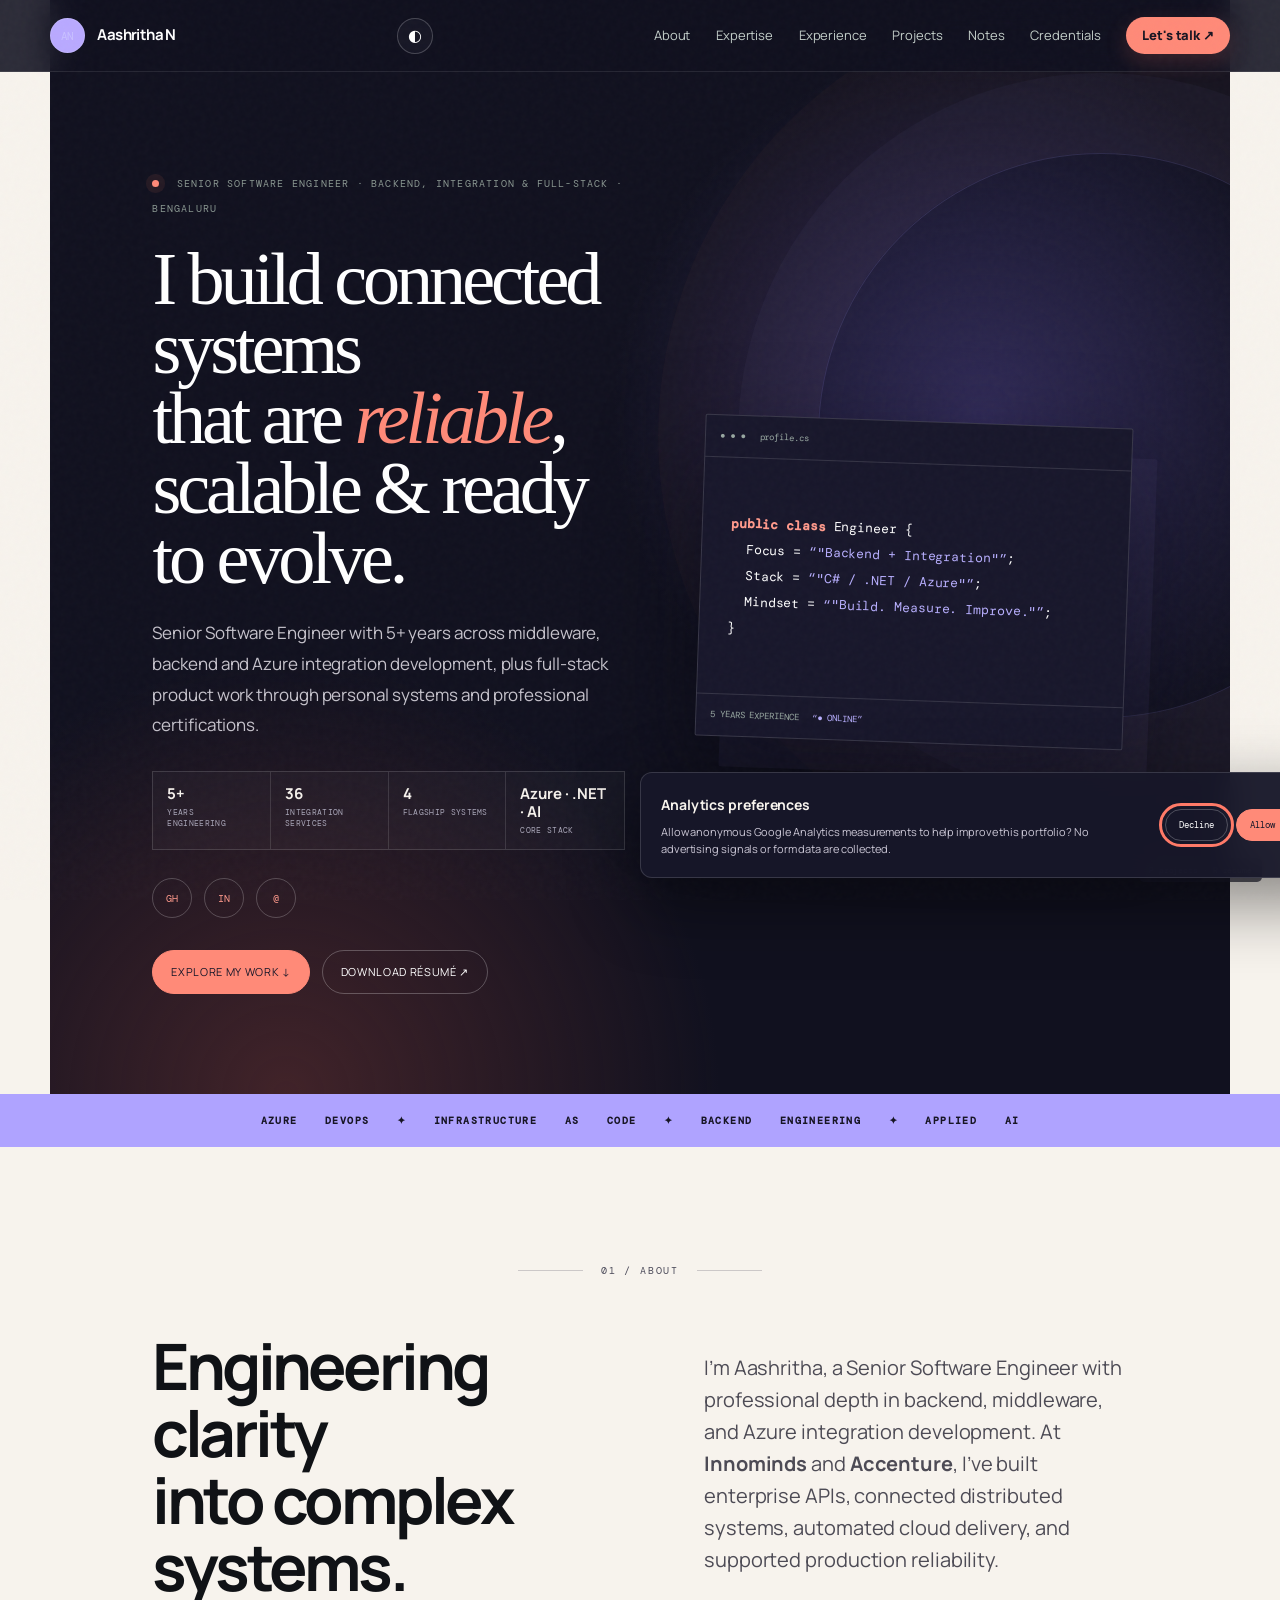
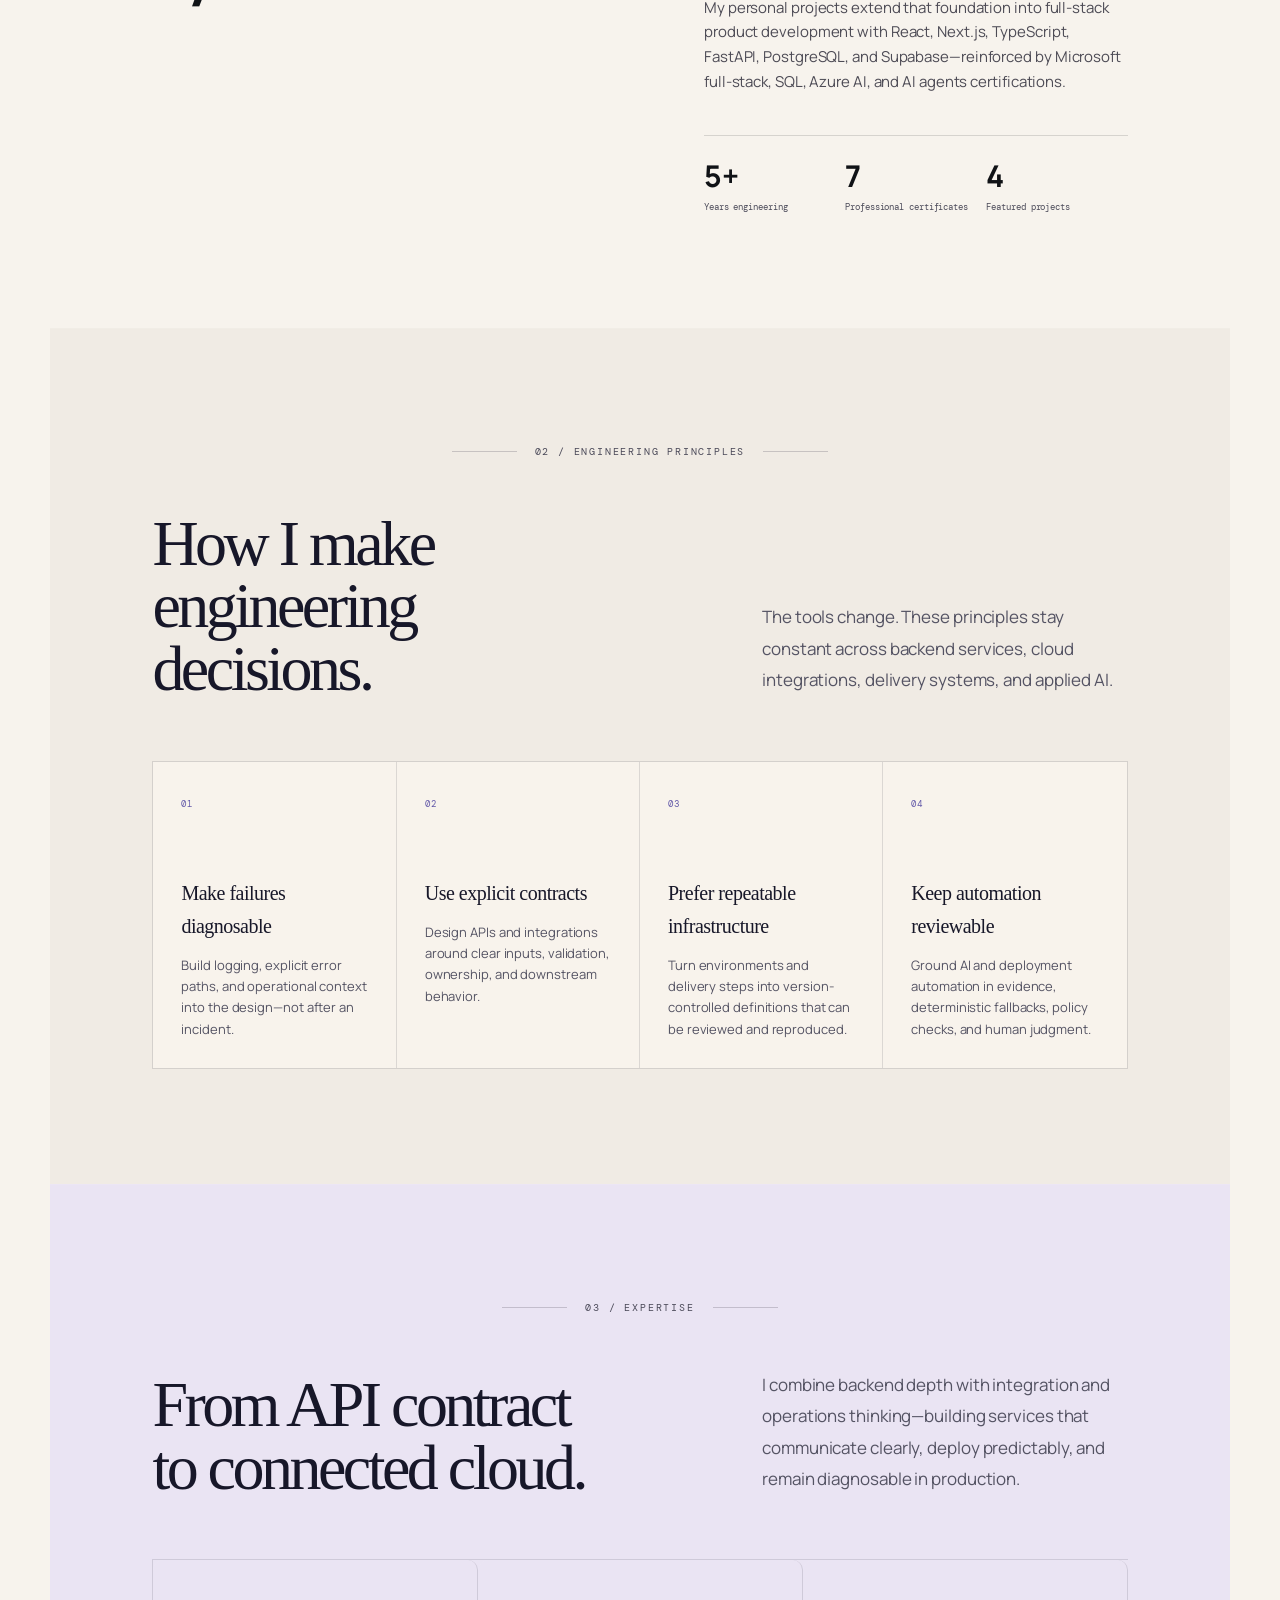
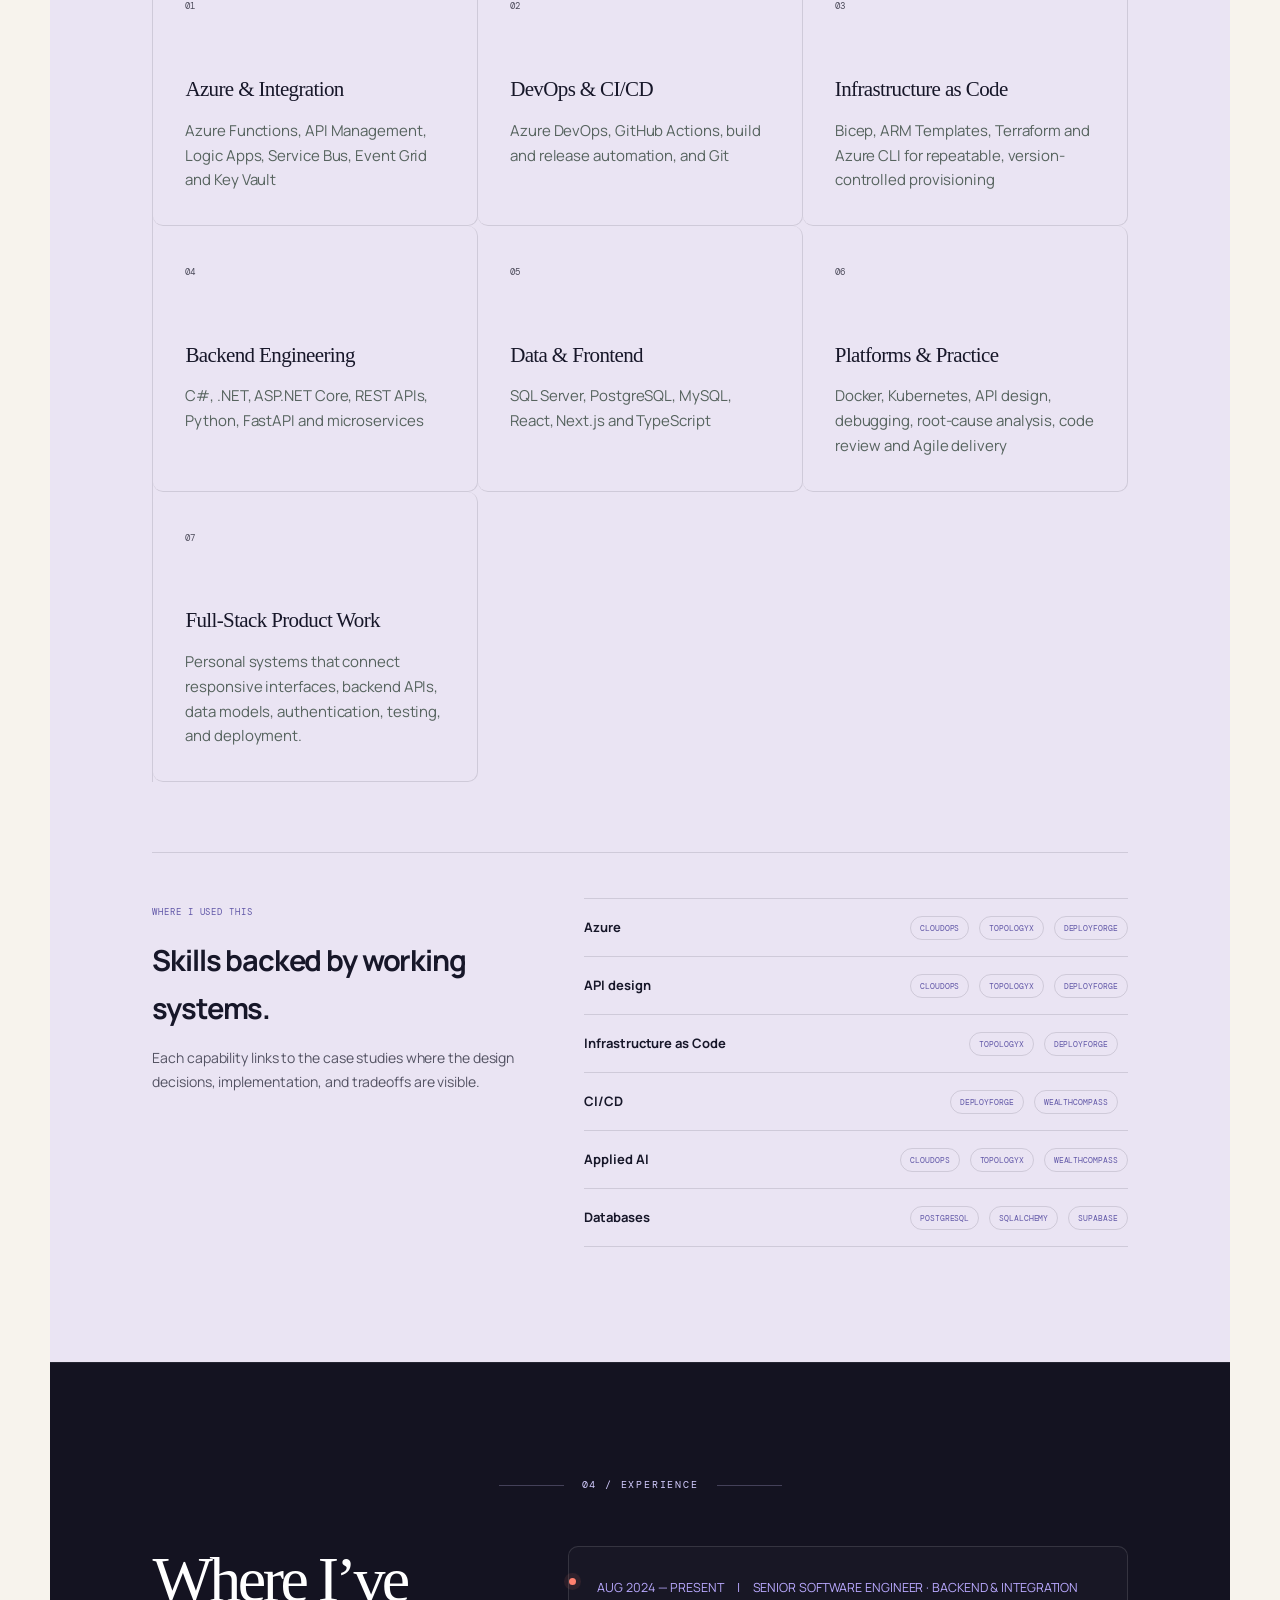
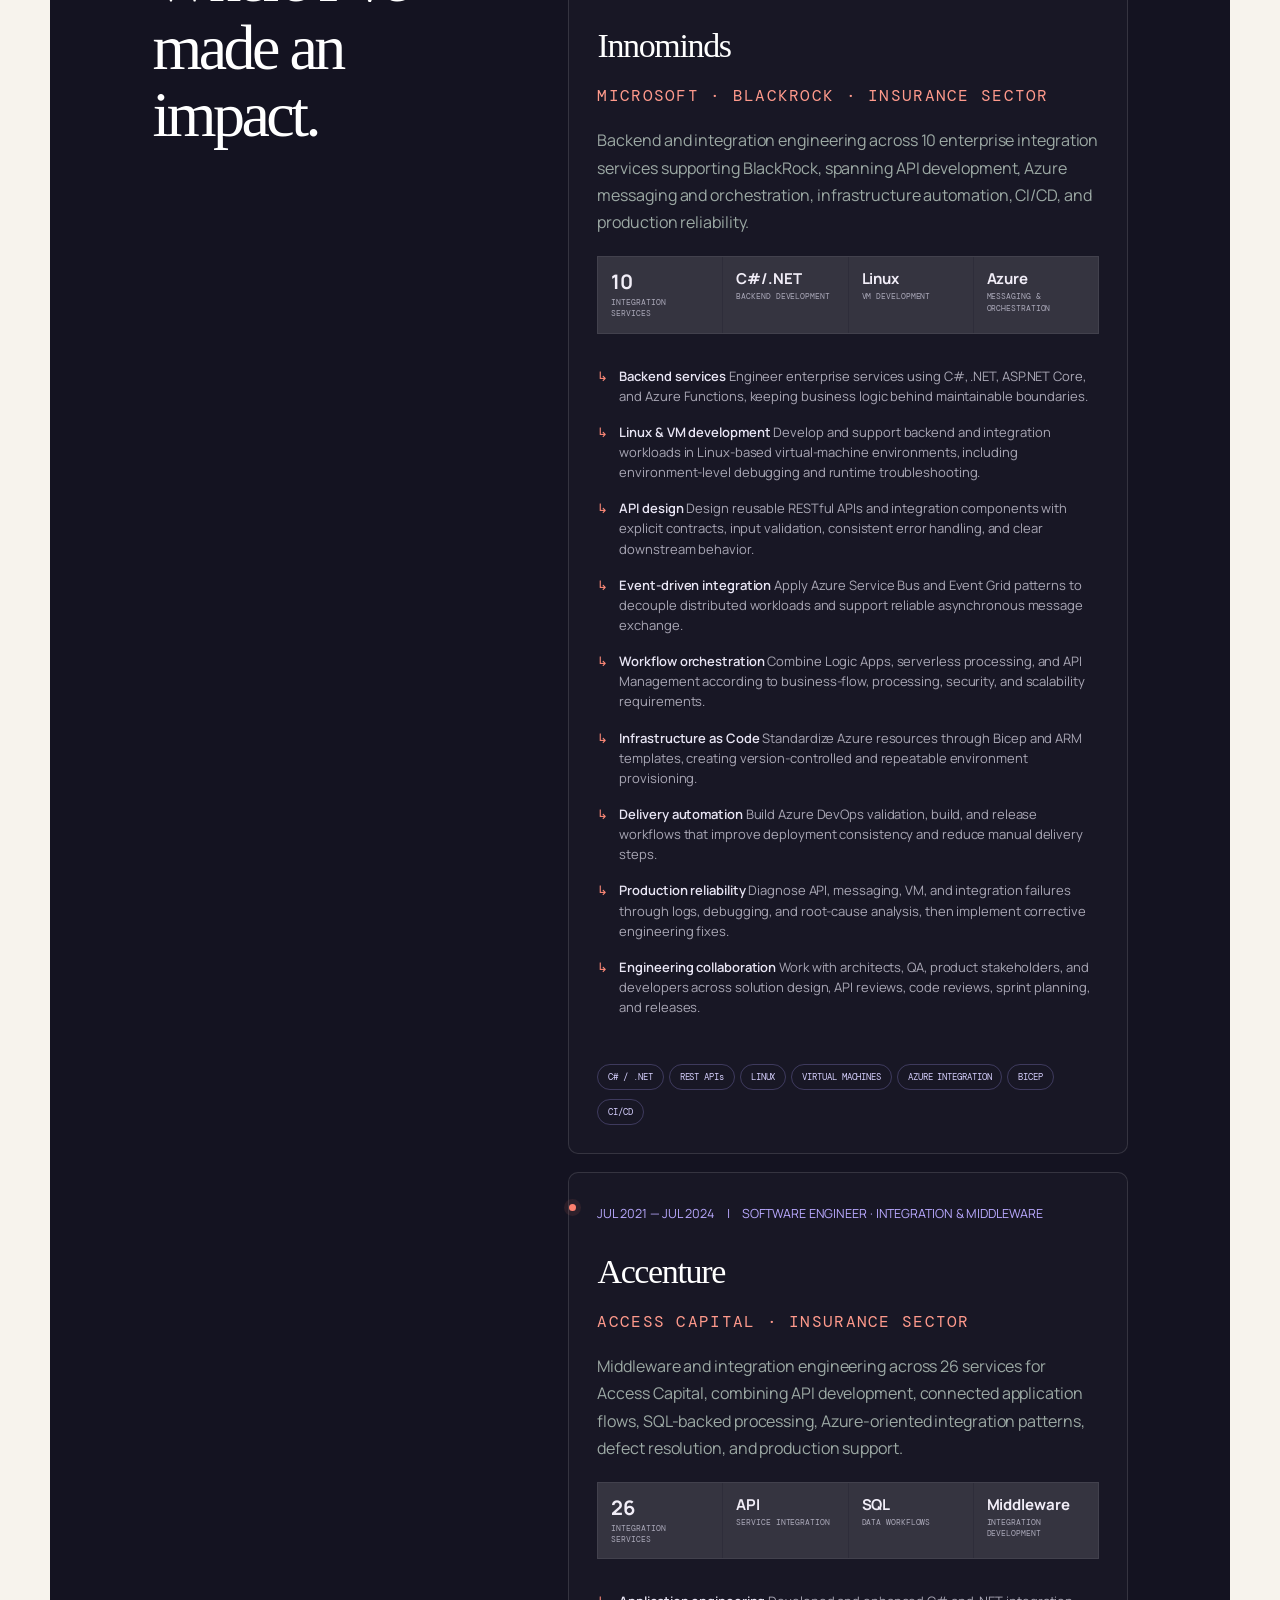
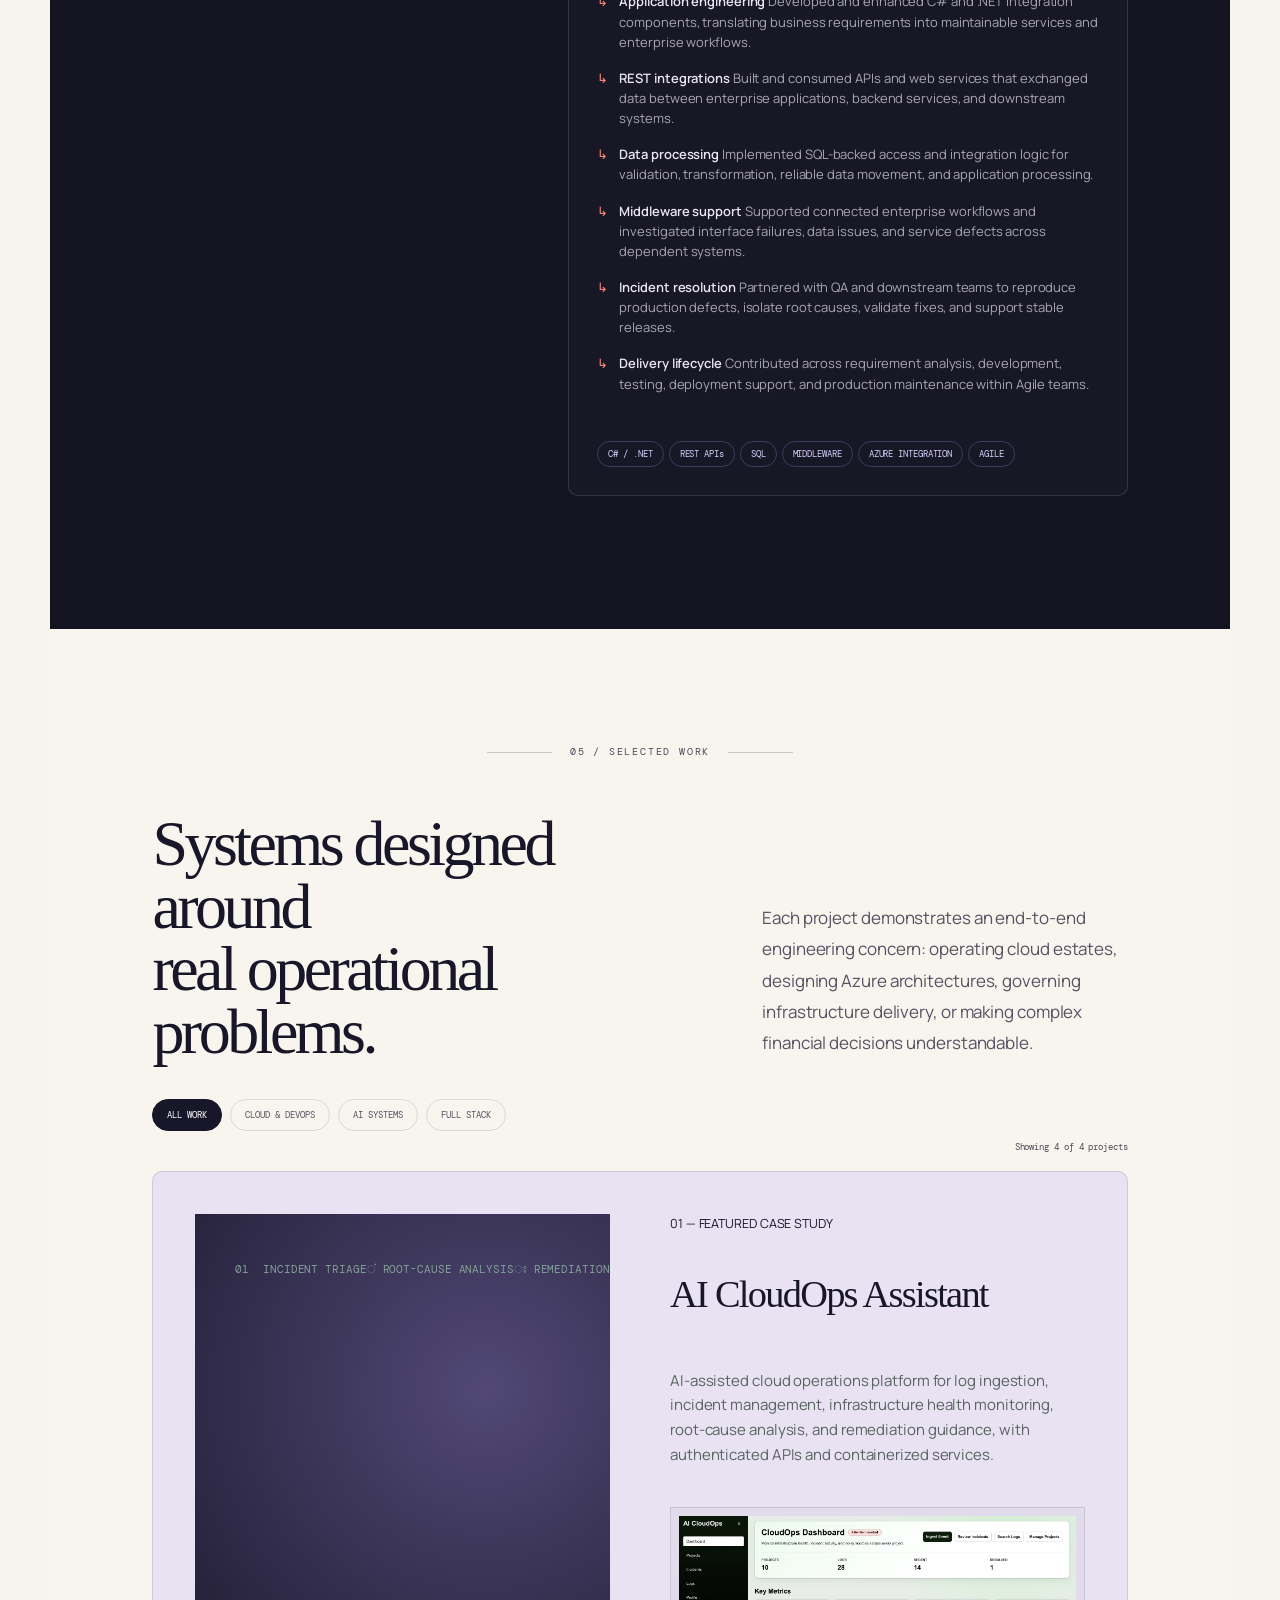
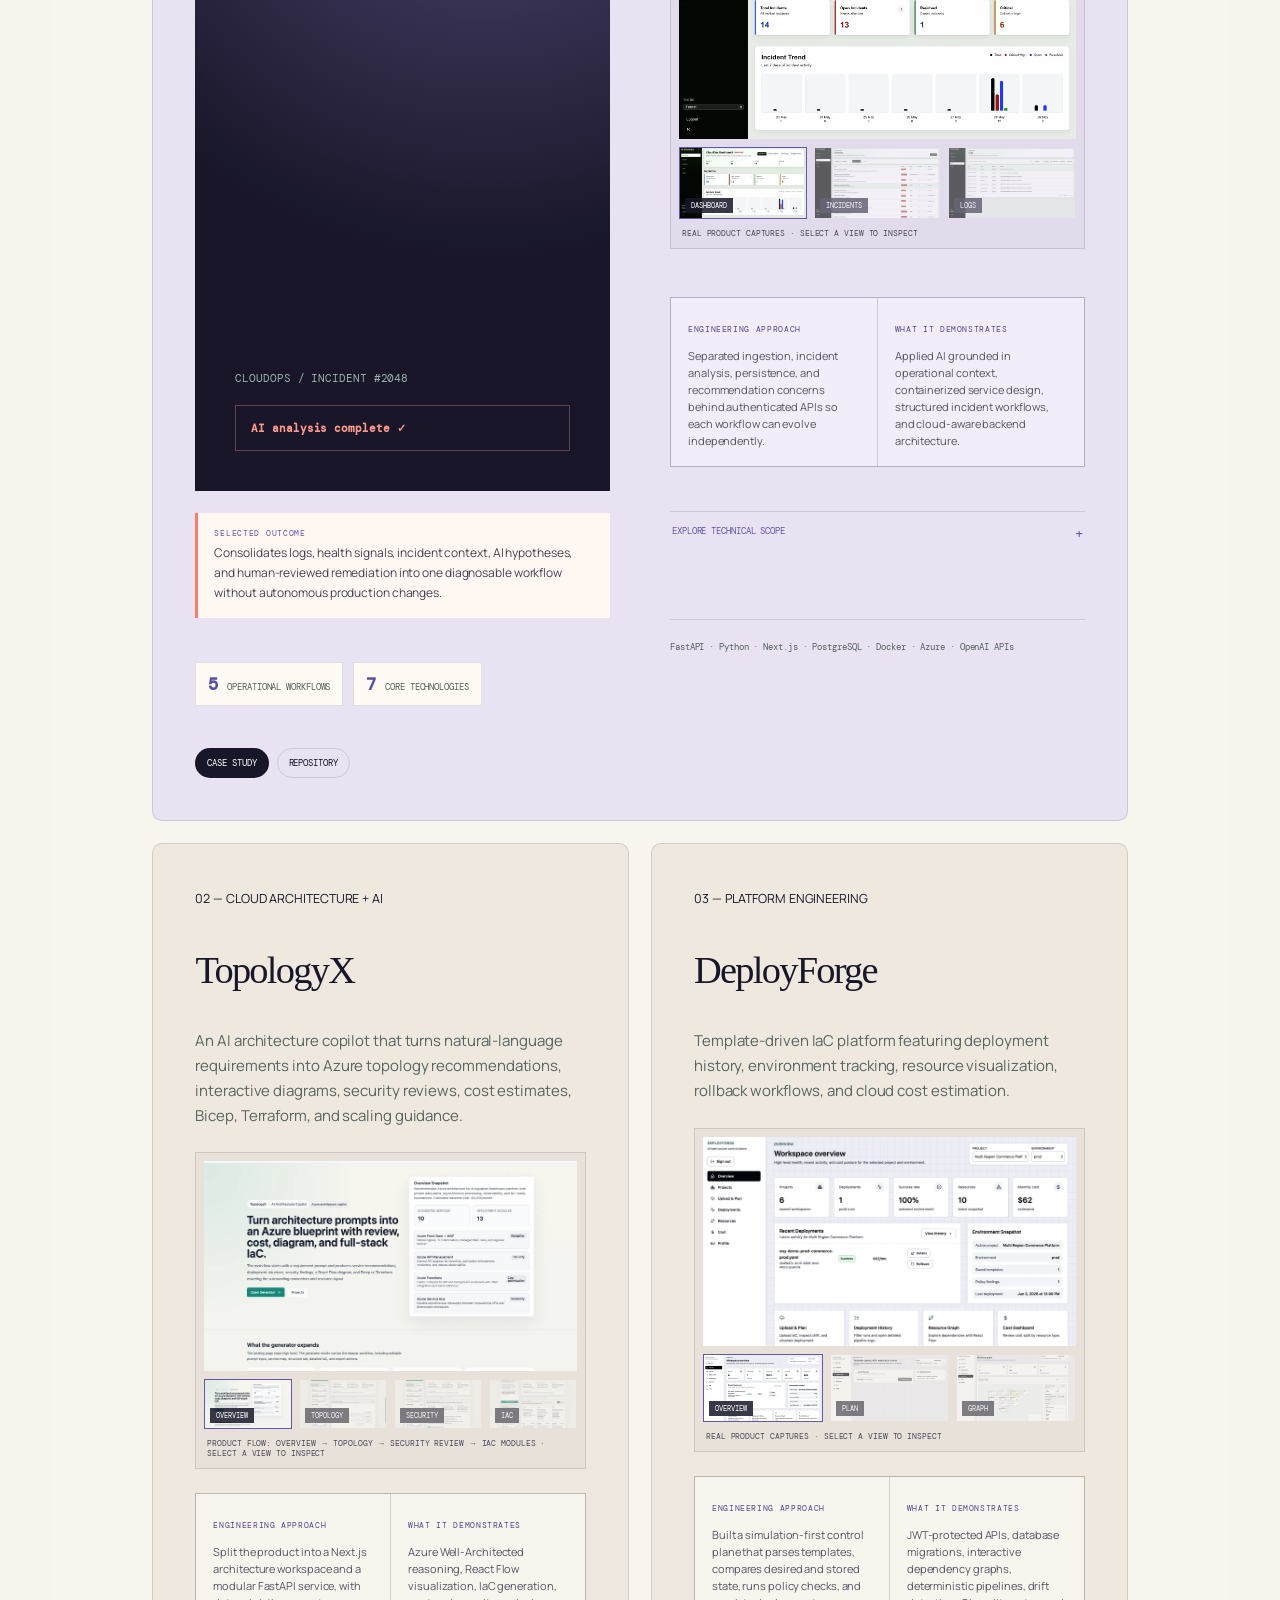
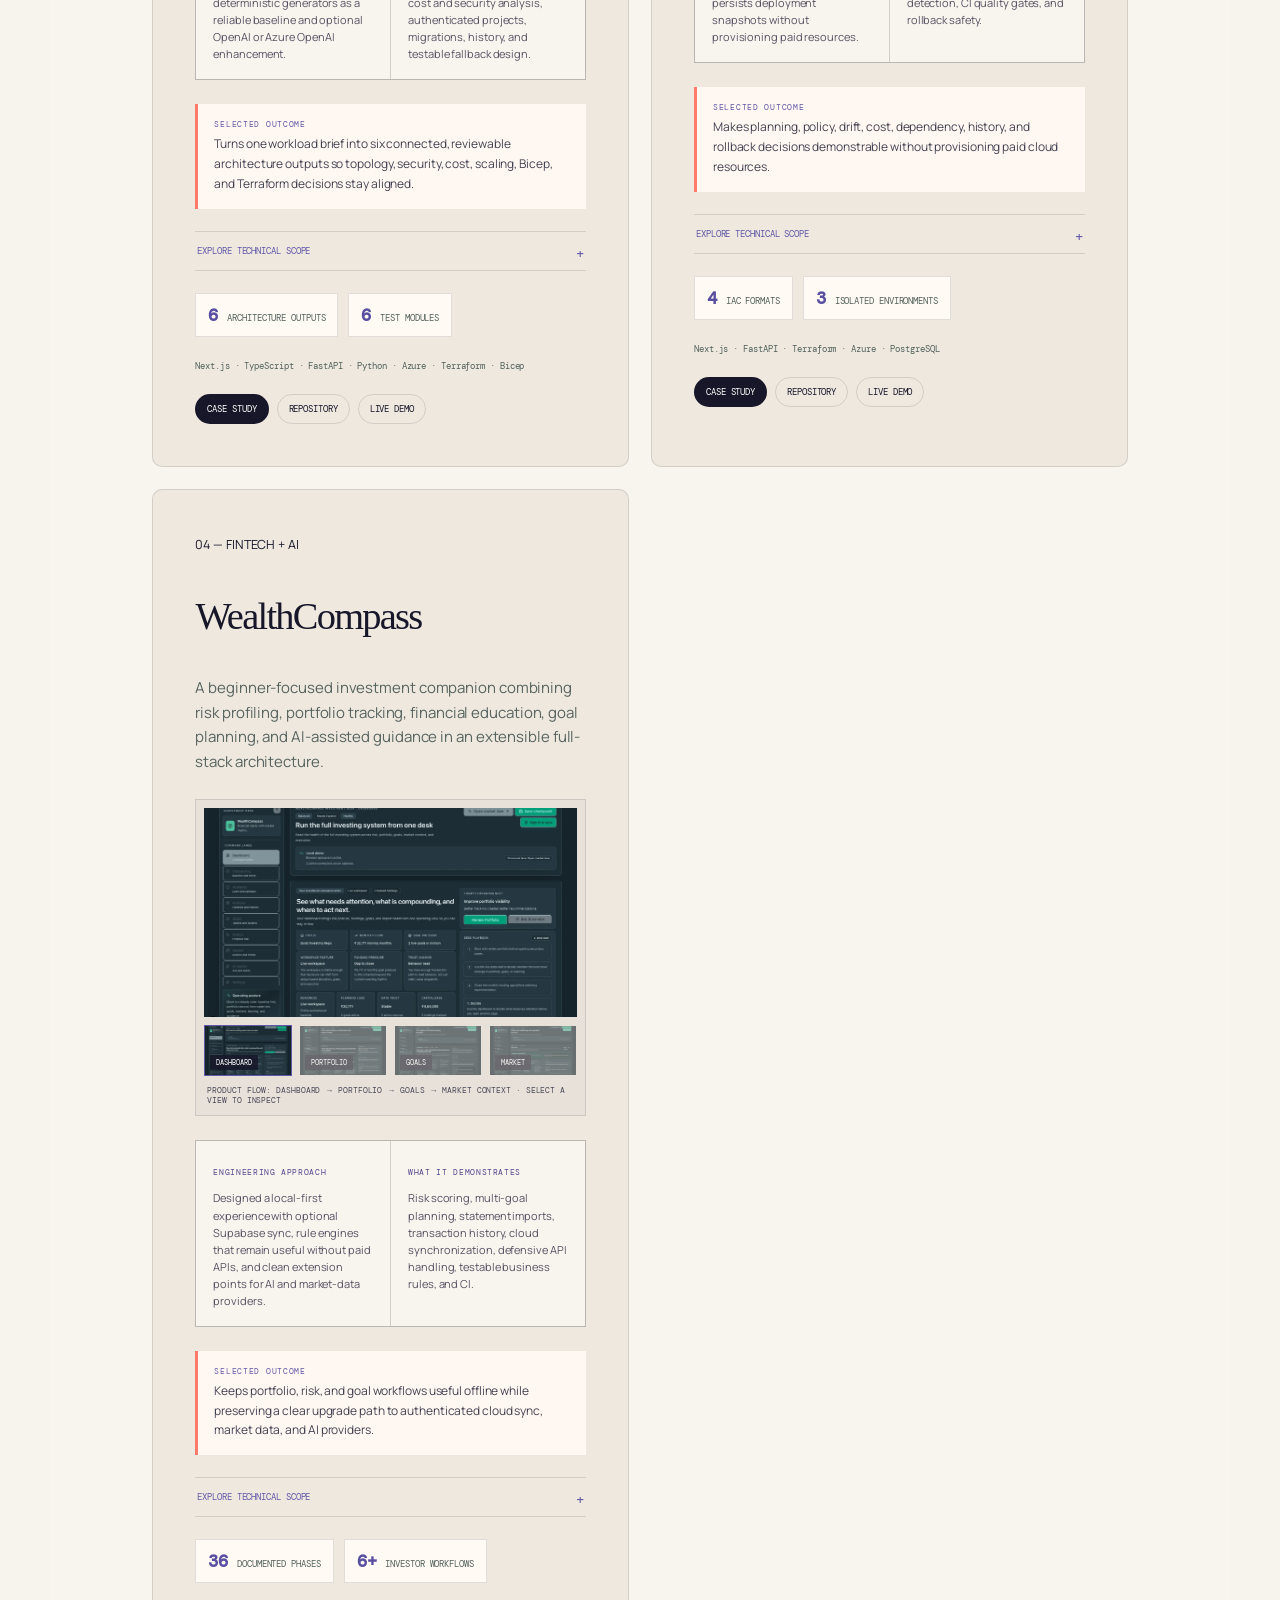
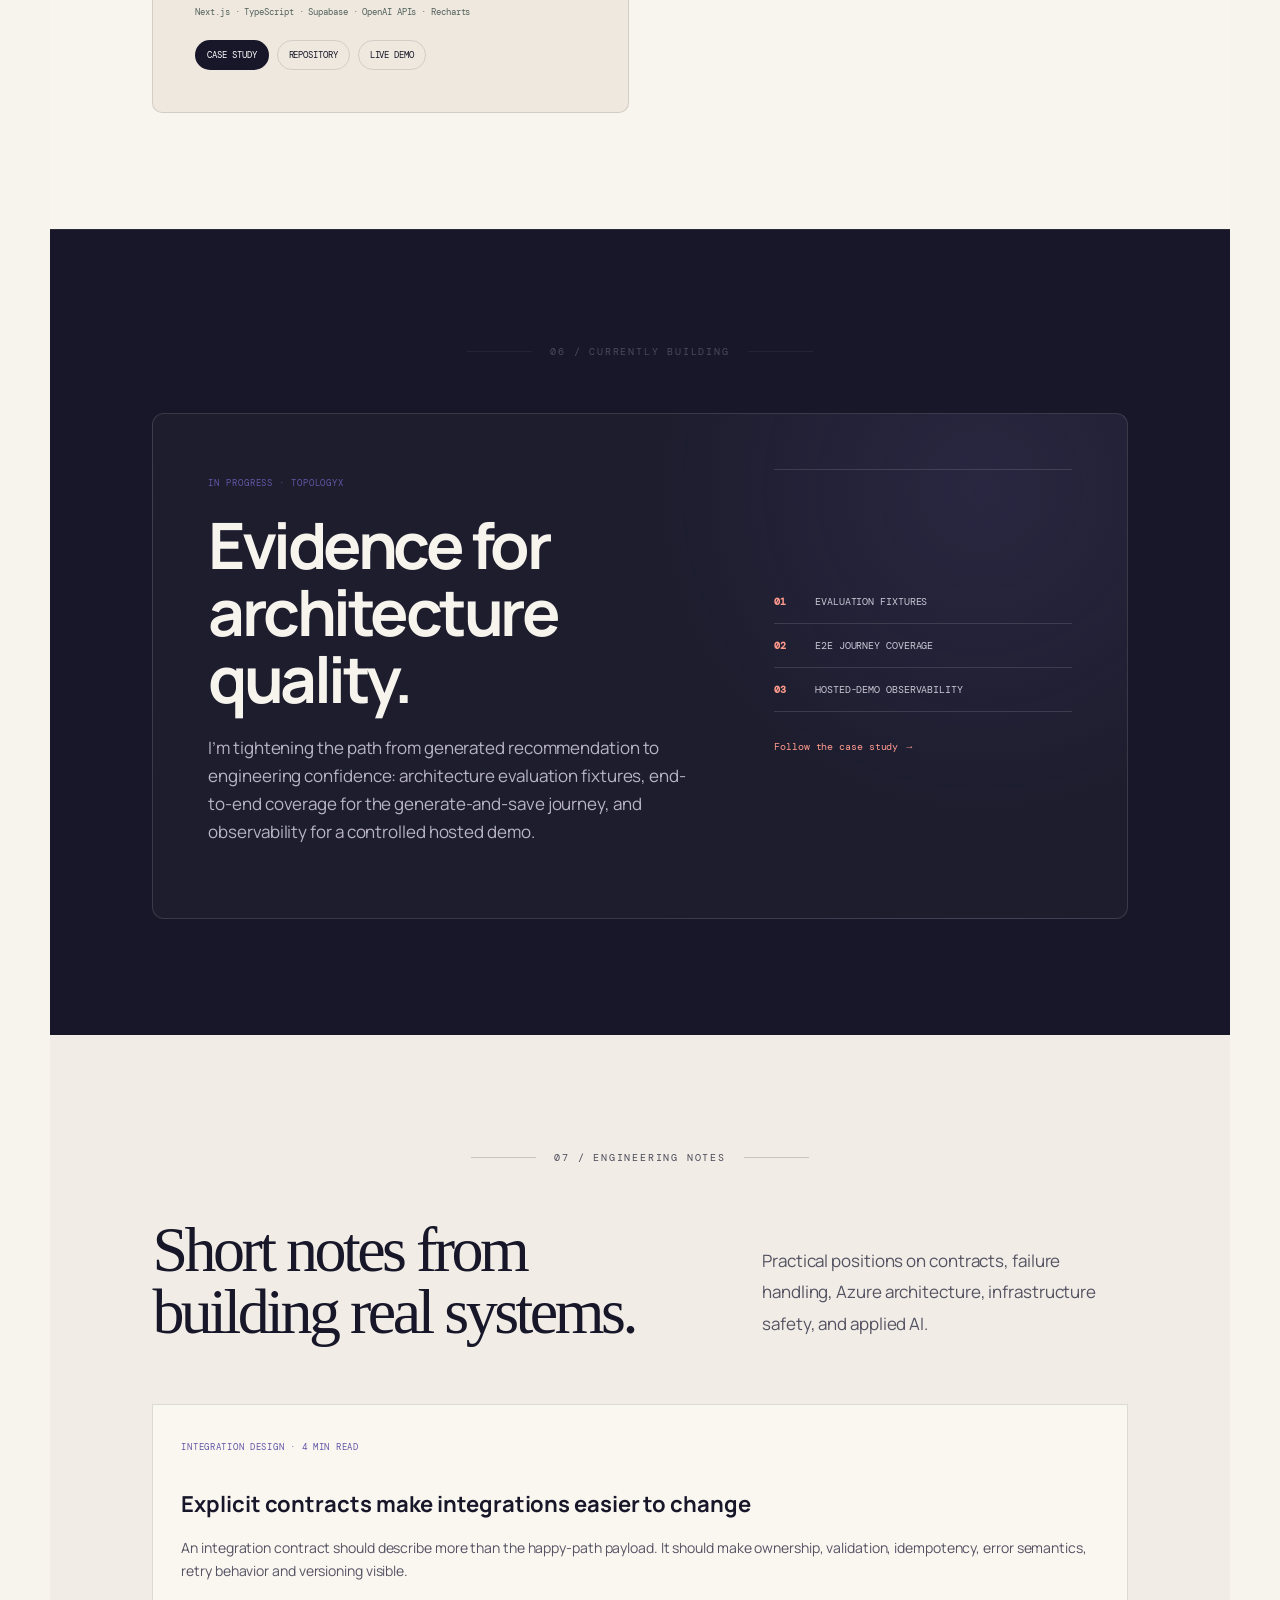
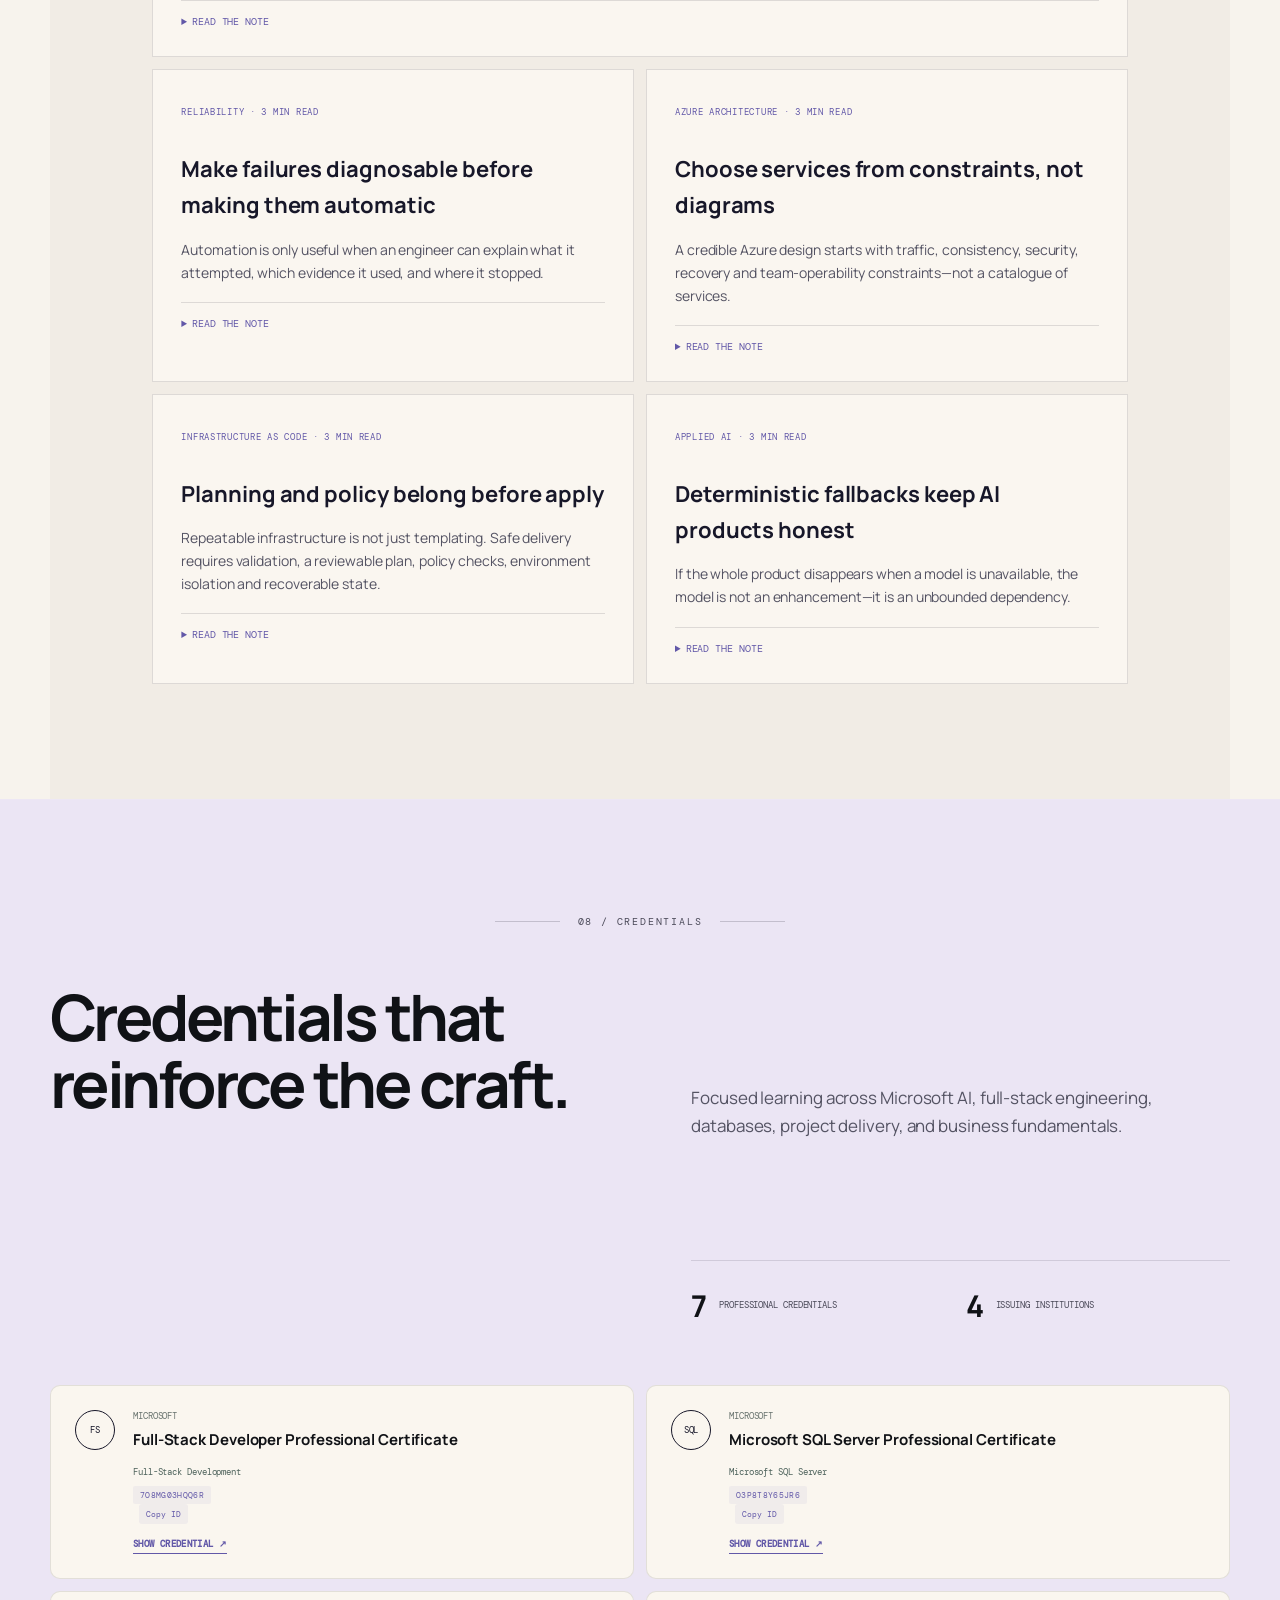
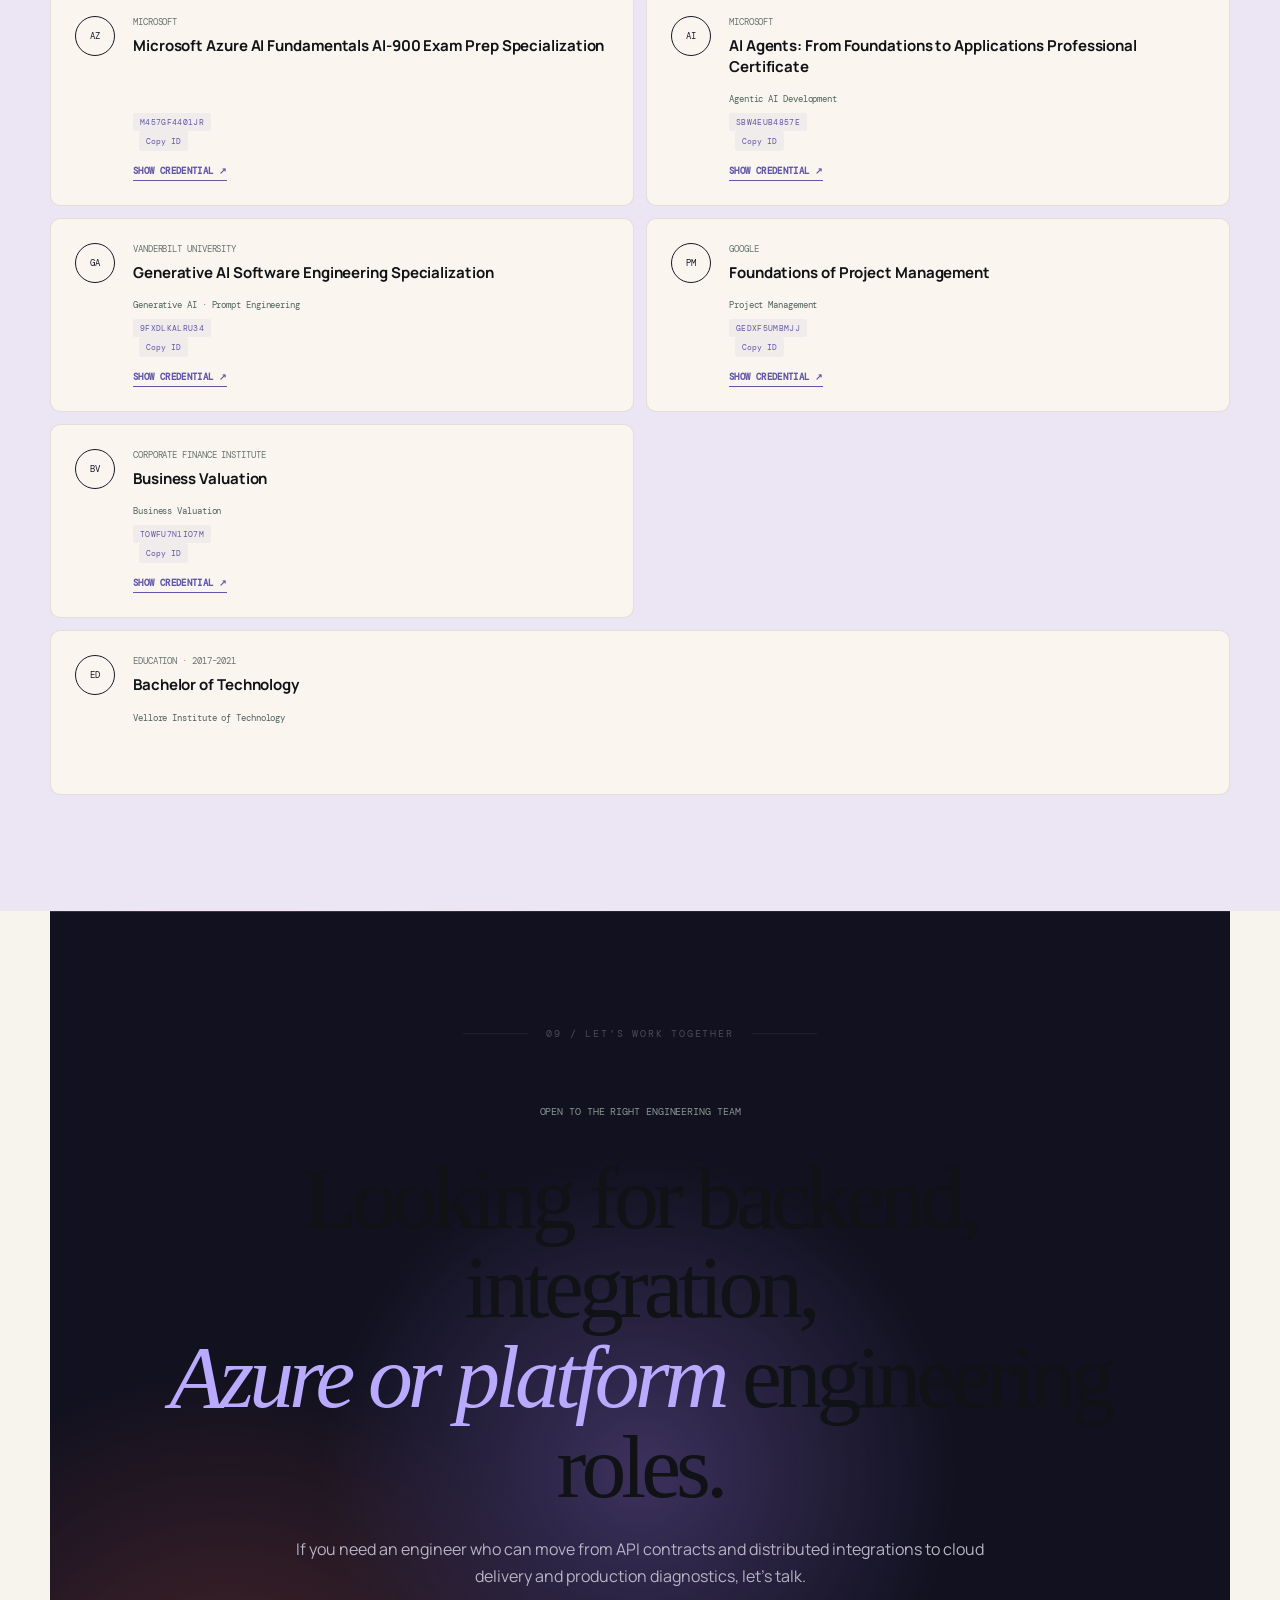
==== v2/index.html @ f999c7e8 "Add standalone portfolio v2 preview" ====
<!DOCTYPE html>
<html lang="en">
<head>
<meta http-equiv="Content-Type" content="text/html; charset=UTF-8">
<meta charset="utf-8">
<meta name="viewport" content="width=device-width,initial-scale=1">
<meta name="description" content="Aashritha N &mdash; Senior Software Engineer specializing in backend and integration engineering with C#, .NET, Azure and REST APIs.">
<meta name="author" content="Aashritha N">
<meta name="google-site-verification" content="AKuOBgS4LV9DdMYGWzLJADZ3jsbAuxcbqAS--4cr3CA">
<meta property="og:type" content="website">
<meta property="og:site_name" content="Aashritha N — Engineering Portfolio">
<meta property="og:title" content="Aashritha N — Senior Software Engineer">
<meta property="og:description" content="Backend and integration engineering across C#, .NET, Azure, REST APIs, event-driven systems and cloud automation.">
<meta property="og:url" content="https://codebyaash.github.io/portfolio/">
<meta property="og:image" content="https://codebyaash.github.io/portfolio/assets/social/aashritha-portfolio-og.jpg">
<meta property="og:image:type" content="image/jpeg">
<meta property="og:image:width" content="1200">
<meta property="og:image:height" content="630">
<meta property="og:image:alt" content="Abstract cloud architecture illustration for Aashritha N's engineering portfolio">
<meta name="twitter:card" content="summary_large_image">
<meta name="twitter:title" content="Aashritha N — Senior Software Engineer">
<meta name="twitter:description" content="Backend and integration engineering with C#, .NET, Azure, REST APIs and cloud automation.">
<meta name="twitter:image" content="https://codebyaash.github.io/portfolio/assets/social/aashritha-portfolio-og.jpg">
<title>Aashritha N &mdash; Senior Software Engineer</title>
<link rel="canonical" href="https://codebyaash.github.io/portfolio/">
<link rel="icon" href="assets/favicon.svg" type="image/svg+xml">
<link rel="manifest" href="site.webmanifest">
<meta name="theme-color" content="#171729">
<script type="application/ld+json">
{
  "@context": "https://schema.org",
  "@graph": [
    {
      "@type": "ProfilePage",
      "@id": "https://codebyaash.github.io/portfolio/#profile",
      "url": "https://codebyaash.github.io/portfolio/",
      "name": "Aashritha N — Senior Software Engineer",
      "description": "Engineering portfolio covering backend and integration engineering, C#, .NET, Azure, REST APIs, event-driven systems and cloud automation.",
      "mainEntity": { "@id": "https://codebyaash.github.io/portfolio/#aashritha" }
    },
    {
      "@type": "Person",
      "@id": "https://codebyaash.github.io/portfolio/#aashritha",
      "name": "Aashritha N",
      "url": "https://codebyaash.github.io/portfolio/",
      "image": "https://codebyaash.github.io/portfolio/assets/social/aashritha-portfolio-og.jpg",
      "jobTitle": "Senior Software Engineer",
      "address": { "@type": "PostalAddress", "addressLocality": "Bengaluru", "addressCountry": "IN" },
      "alumniOf": { "@type": "CollegeOrUniversity", "name": "Vellore Institute of Technology" },
      "sameAs": [
        "https://www.linkedin.com/in/aashritha-nagesh-333748250",
        "https://github.com/codebyaash"
      ],
      "knowsAbout": ["Backend engineering", "Integration engineering", "C#", ".NET", "ASP.NET Core", "REST APIs", "Microsoft Azure", "Azure Functions", "API Management", "Service Bus", "Logic Apps", "Infrastructure as Code", "DevOps", "Applied AI"]
    }
  ]
}
</script>
<link rel="preconnect" href="https://fonts.googleapis.com">
<link rel="preconnect" href="https://fonts.gstatic.com" crossorigin>
<link href="https://fonts.googleapis.com/css2?family=DM+Mono&amp;family=Manrope:wght@400;600;700;800&amp;display=swap" rel="stylesheet">
<link rel="stylesheet" href="style.css">
<link rel="stylesheet" href="polish.css">
<link rel="stylesheet" href="certifications.css">
<link rel="stylesheet" href="portfolio-v2.css">
<link rel="stylesheet" href="redesign.css">
<link rel="stylesheet" href="palette.css">
<link rel="stylesheet" href="structure.css">
<link rel="stylesheet" href="features.css">
<link rel="stylesheet" href="credential-links.css">
<link rel="stylesheet" href="gallery.css">
<link rel="stylesheet" href="case-study-links.css">
<link rel="stylesheet" href="audit-fixes.css">
<link rel="stylesheet" href="portfolio-enhancements.css">
<link rel="stylesheet" href="case-enhancements.css">
<link rel="stylesheet" href="analytics.css">
</head>
<body><a class="skip-link" href="#main-content">Skip to main content</a>
<header><a class="logo" href="#top"><b>AN</b> Aashritha N</a><button id="menu" aria-label="Open menu" aria-expanded="false">&#9776;</button><nav><a href="#about">About</a><a href="#skills">Expertise</a><a href="#experience">Experience</a><a href="#projects">Projects</a><a href="#notes">Notes</a><a href="#credentials">Credentials</a><a class="pill" href="#contact">Let's talk &#8599;</a></nav></header>
<main id="main-content"><section class="hero" id="top"><div class="reveal">
<small><i></i> SENIOR SOFTWARE ENGINEER · BACKEND, INTEGRATION &amp; FULL-STACK · BENGALURU</small><h1>I build connected systems<br>that are <em>reliable</em>,<br>scalable &amp; ready to evolve.</h1>
<p>Senior Software Engineer with 5+ years across middleware, backend and Azure integration development, plus full-stack product work through personal systems and professional certifications.</p>
<div class="impact-snapshot" aria-label="Impact snapshot"><span><strong>5+</strong> years engineering</span><span><strong>36</strong> integration services</span><span><strong>4</strong> flagship systems</span><span><strong>Azure · .NET · AI</strong> core stack</span></div>
<div class="hero-socials"><a href="https://github.com/codebyaash" aria-label="GitHub (GH)">GH</a><a href="https://www.linkedin.com/in/aashritha-nagesh-333748250" aria-label="LinkedIn (IN)">IN</a><a href="mailto:codebyaash@gmail.com" aria-label="Email (@)">@</a></div>
<div class="actions">
<a class="primary" href="#projects">Explore my work &darr;</a><a href="resume.pdf" download>Download r&eacute;sum&eacute; &#8599;</a>
</div>
</div>
<div class="terminal reveal">
<span>&#9679; &#9679; &#9679;&#12288; profile.cs</span><pre><b>public class</b> Engineer {
  Focus = <q>"Backend + Integration"</q>;
  Stack = <q>"C# / .NET / Azure"</q>;
  Mindset = <q>"Build. Measure. Improve."</q>;
}</pre>
<footer>5 YEARS EXPERIENCE&#12288; <q>&#9679; ONLINE</q></footer>
</div></section>
<div class="ticker">AZURE DEVOPS &#10022; INFRASTRUCTURE AS CODE &#10022; BACKEND ENGINEERING &#10022; APPLIED AI</div>
<section id="about"><label>01 / ABOUT</label><div class="cols">
<h2>Engineering clarity<br>into complex systems.</h2>
<div>
<p class="lead">I&rsquo;m Aashritha, a Senior Software Engineer with professional depth in backend, middleware, and Azure integration development. At <b>Innominds</b> and <b>Accenture</b>, I&rsquo;ve built enterprise APIs, connected distributed systems, automated cloud delivery, and supported production reliability.</p>
<p>My personal projects extend that foundation into full-stack product development with React, Next.js, TypeScript, FastAPI, PostgreSQL, and Supabase—reinforced by Microsoft full-stack, SQL, Azure AI, and AI agents certifications.</p>
<div class="stats">
<b>5+<small>Years engineering</small></b><b>7<small>Professional certificates</small></b><b>4<small>Featured projects</small></b>
</div>
</div>
</div></section>
<section id="principles" class="principles-section engineering-principles"><label>02 / ENGINEERING PRINCIPLES</label><div class="section-intro"><h2>How I make<br>engineering decisions.</h2><p>The tools change. These principles stay constant across backend services, cloud integrations, delivery systems, and applied AI.</p></div><div class="principles-grid">
<article><small>01</small><h3>Make failures diagnosable</h3><p>Build logging, explicit error paths, and operational context into the design—not after an incident.</p></article>
<article><small>02</small><h3>Use explicit contracts</h3><p>Design APIs and integrations around clear inputs, validation, ownership, and downstream behavior.</p></article>
<article><small>03</small><h3>Prefer repeatable infrastructure</h3><p>Turn environments and delivery steps into version-controlled definitions that can be reviewed and reproduced.</p></article>
<article><small>04</small><h3>Keep automation reviewable</h3><p>Ground AI and deployment automation in evidence, deterministic fallbacks, policy checks, and human judgment.</p></article>
</div></section>
<section id="skills" class="skills-section"><label>03 / EXPERTISE</label><div class="section-intro"><h2>From API contract<br>to connected cloud.</h2><p>I combine backend depth with integration and operations thinking—building services that communicate clearly, deploy predictably, and remain diagnosable in production.</p></div><div class="skill-grid">
<article><small>01</small><h3>Azure &amp; Integration</h3><p>Azure Functions, API Management, Logic Apps, Service Bus, Event Grid and Key Vault</p></article>
<article><small>02</small><h3>DevOps &amp; CI/CD</h3><p>Azure DevOps, GitHub Actions, build and release automation, and Git</p></article>
<article><small>03</small><h3>Infrastructure as Code</h3><p>Bicep, ARM Templates, Terraform and Azure CLI for repeatable, version-controlled provisioning</p></article>
<article><small>04</small><h3>Backend Engineering</h3><p>C#, .NET, ASP.NET Core, REST APIs, Python, FastAPI and microservices</p></article>
<article><small>05</small><h3>Data &amp; Frontend</h3><p>SQL Server, PostgreSQL, MySQL, React, Next.js and TypeScript</p></article>
<article><small>06</small><h3>Platforms &amp; Practice</h3><p>Docker, Kubernetes, API design, debugging, root-cause analysis, code review and Agile delivery</p></article>
<article><small>07</small><h3>Full-Stack Product Work</h3><p>Personal systems that connect responsive interfaces, backend APIs, data models, authentication, testing, and deployment.</p></article>
</div><div class="skill-map"><div class="skill-map-copy"><small>WHERE I USED THIS</small><h3>Skills backed by working systems.</h3><p>Each capability links to the case studies where the design decisions, implementation, and tradeoffs are visible.</p></div><div class="skill-map-list">
<div><strong>Azure</strong><a href="cloudops.html">CloudOps</a><a href="topologyx.html">TopologyX</a><a href="deployforge.html">DeployForge</a></div>
<div><strong>API design</strong><a href="cloudops.html">CloudOps</a><a href="topologyx.html">TopologyX</a><a href="deployforge.html">DeployForge</a></div>
<div><strong>Infrastructure as Code</strong><a href="topologyx.html">TopologyX</a><a href="deployforge.html">DeployForge</a></div>
<div><strong>CI/CD</strong><a href="deployforge.html">DeployForge</a><a href="wealthcompass.html">WealthCompass</a></div>
<div><strong>Applied AI</strong><a href="cloudops.html">CloudOps</a><a href="topologyx.html">TopologyX</a><a href="wealthcompass.html">WealthCompass</a></div>
<div><strong>Databases</strong><a href="cloudops.html">PostgreSQL</a><a href="deployforge.html">SQLAlchemy</a><a href="wealthcompass.html">Supabase</a></div>
</div></div></section>
<section class="dark" id="experience"><label>04 / EXPERIENCE</label><div class="cols">
<h2>Where I&rsquo;ve<br>made an impact.</h2>
<div class="timeline">
<article><small>AUG 2024 &mdash; PRESENT&#12288;|&#12288;SENIOR SOFTWARE ENGINEER · BACKEND &amp; INTEGRATION</small><h3>Innominds</h3>
<p class="client-line">Microsoft &middot; BlackRock &middot; INSURANCE SECTOR</p>
<p>Backend and integration engineering across 10 enterprise integration services supporting BlackRock, spanning API development, Azure messaging and orchestration, infrastructure automation, CI/CD, and production reliability.</p>
<div class="role-metrics" aria-label="Innominds engineering scope"><span><strong>10</strong> integration services</span><span><strong>C#/.NET</strong> backend development</span><span><strong>Linux</strong> VM development</span><span><strong>Azure</strong> messaging &amp; orchestration</span></div>
<ul class="role-details"><li><b>Backend services</b> Engineer enterprise services using C#, .NET, ASP.NET Core, and Azure Functions, keeping business logic behind maintainable boundaries.</li><li><b>Linux &amp; VM development</b> Develop and support backend and integration workloads in Linux-based virtual-machine environments, including environment-level debugging and runtime troubleshooting.</li><li><b>API design</b> Design reusable RESTful APIs and integration components with explicit contracts, input validation, consistent error handling, and clear downstream behavior.</li><li><b>Event-driven integration</b> Apply Azure Service Bus and Event Grid patterns to decouple distributed workloads and support reliable asynchronous message exchange.</li><li><b>Workflow orchestration</b> Combine Logic Apps, serverless processing, and API Management according to business-flow, processing, security, and scalability requirements.</li><li><b>Infrastructure as Code</b> Standardize Azure resources through Bicep and ARM templates, creating version-controlled and repeatable environment provisioning.</li><li><b>Delivery automation</b> Build Azure DevOps validation, build, and release workflows that improve deployment consistency and reduce manual delivery steps.</li><li><b>Production reliability</b> Diagnose API, messaging, VM, and integration failures through logs, debugging, and root-cause analysis, then implement corrective engineering fixes.</li><li><b>Engineering collaboration</b> Work with architects, QA, product stakeholders, and developers across solution design, API reviews, code reviews, sprint planning, and releases.</li></ul>
<span>C# / .NET</span><span>REST APIs</span><span>LINUX</span><span>VIRTUAL MACHINES</span><span>AZURE INTEGRATION</span><span>BICEP</span><span>CI/CD</span></article><article><small>JUL 2021 &mdash; JUL 2024&#12288;|&#12288;SOFTWARE ENGINEER · INTEGRATION &amp; MIDDLEWARE</small><h3>Accenture</h3>
<p class="client-line">Access Capital &middot; INSURANCE SECTOR</p>
<p>Middleware and integration engineering across 26 services for Access Capital, combining API development, connected application flows, SQL-backed processing, Azure-oriented integration patterns, defect resolution, and production support.</p>
<div class="role-metrics" aria-label="Accenture engineering scope"><span><strong>26</strong> integration services</span><span><strong>API</strong> service integration</span><span><strong>SQL</strong> data workflows</span><span><strong>Middleware</strong> integration development</span></div>
<ul class="role-details"><li><b>Application engineering</b> Developed and enhanced C# and .NET integration components, translating business requirements into maintainable services and enterprise workflows.</li><li><b>REST integrations</b> Built and consumed APIs and web services that exchanged data between enterprise applications, backend services, and downstream systems.</li><li><b>Data processing</b> Implemented SQL-backed access and integration logic for validation, transformation, reliable data movement, and application processing.</li><li><b>Middleware support</b> Supported connected enterprise workflows and investigated interface failures, data issues, and service defects across dependent systems.</li><li><b>Incident resolution</b> Partnered with QA and downstream teams to reproduce production defects, isolate root causes, validate fixes, and support stable releases.</li><li><b>Delivery lifecycle</b> Contributed across requirement analysis, development, testing, deployment support, and production maintenance within Agile teams.</li></ul>
<span>C# / .NET</span><span>REST APIs</span><span>SQL</span><span>MIDDLEWARE</span><span>AZURE INTEGRATION</span><span>AGILE</span></article>
</div>
</div></section>
<section id="projects"><label>05 / SELECTED WORK</label><div class="section-intro"><h2>Systems designed around<br>real operational problems.</h2><p>Each project demonstrates an end-to-end engineering concern: operating cloud estates, designing Azure architectures, governing infrastructure delivery, or making complex financial decisions understandable.</p></div>
<div class="projects">
<article><div class="visual">CLOUDOPS / INCIDENT #2048<br><strong>AI analysis complete &#10003;</strong>
</div>
<small>01 &mdash; FEATURED CASE STUDY</small><h3>AI CloudOps Assistant</h3>
<p>AI-assisted cloud operations platform for log ingestion, incident management, infrastructure health monitoring, root-cause analysis, and remediation guidance, with authenticated APIs and containerized services.</p>
<figure class="project-gallery" data-gallery="cloudops"><button type="button" class="gallery-main" aria-label="Open AI CloudOps Assistant screenshot gallery"><img src="assets/projects/cloudops/Dashboard.webp" alt="AI CloudOps Assistant dashboard showing incident metrics, trends and operational status" width="1600" height="900" loading="lazy" decoding="async"></button><div class="gallery-thumbs" role="list"><button type="button" class="active" data-src="assets/projects/cloudops/Dashboard.webp" data-alt="AI CloudOps Assistant dashboard showing incident metrics, trends and operational status"><img src="assets/projects/cloudops/Dashboard.webp" alt="" loading="lazy" decoding="async"><span>Dashboard</span></button><button type="button" data-src="assets/projects/cloudops/Incidents.webp" data-alt="AI CloudOps Assistant incident queue with severity, status and analysis details"><img src="assets/projects/cloudops/Incidents.webp" alt="" loading="lazy" decoding="async"><span>Incidents</span></button><button type="button" data-src="assets/projects/cloudops/Logs.webp" data-alt="AI CloudOps Assistant log explorer showing operational events and filters"><img src="assets/projects/cloudops/Logs.webp" alt="" loading="lazy" decoding="async"><span>Logs</span></button></div><figcaption>Real product captures · Select a view to inspect</figcaption></figure>
<div class="project-depth"><div><small>ENGINEERING APPROACH</small><p>Separated ingestion, incident analysis, persistence, and recommendation concerns behind authenticated APIs so each workflow can evolve independently.</p></div><div><small>WHAT IT DEMONSTRATES</small><p>Applied AI grounded in operational context, containerized service design, structured incident workflows, and cloud-aware backend architecture.</p></div></div>
<p class="selected-outcome"><span>Selected outcome</span> Consolidates logs, health signals, incident context, AI hypotheses, and human-reviewed remediation into one diagnosable workflow without autonomous production changes.</p>
<div class="outcomes"><span><strong>5</strong> operational workflows</span><span><strong>7</strong> core technologies</span></div><b>FastAPI &middot; Python &middot; Next.js &middot; PostgreSQL &middot; Docker &middot; Azure &middot; OpenAI APIs</b><div class="project-actions"><a href="cloudops.html">Case study</a><a href="https://github.com/codebyaash/ai-cloudops-assistant">Repository</a></div></article><article><small>02 &mdash; CLOUD ARCHITECTURE + AI</small><h3>TopologyX</h3>
<p>An AI architecture copilot that turns natural-language requirements into Azure topology recommendations, interactive diagrams, security reviews, cost estimates, Bicep, Terraform, and scaling guidance.</p>
<figure class="project-gallery" data-gallery="topologyx"><button type="button" class="gallery-main" aria-label="Open TopologyX screenshot gallery"><img src="assets/projects/topologyx/topologyx-overview.webp" alt="TopologyX landing page showing the Azure architecture copilot overview and recommended services" width="1600" height="1000" loading="lazy" decoding="async"></button><div class="gallery-thumbs topologyx" role="list"><button type="button" class="active" data-src="assets/projects/topologyx/topologyx-overview.webp" data-alt="TopologyX landing page showing the Azure architecture copilot overview and recommended services"><img src="assets/projects/topologyx/topologyx-overview.webp" alt="" loading="lazy" decoding="async"><span>Overview</span></button><button type="button" data-src="assets/projects/topologyx/topologyx-generator-diagram.webp" data-alt="TopologyX generator showing an Azure architecture topology with ingress, API management, functions, messaging and data services"><img src="assets/projects/topologyx/topologyx-generator-diagram.webp" alt="" loading="lazy" decoding="async"><span>Topology</span></button><button type="button" data-src="assets/projects/topologyx/topologyx-security-review.webp" data-alt="TopologyX rules-based security review showing HIPAA compliance, identity strategy, network boundary and policy posture"><img src="assets/projects/topologyx/topologyx-security-review.webp" alt="" loading="lazy" decoding="async"><span>Security</span></button><button type="button" data-src="assets/projects/topologyx/topologyx-iac-output.webp" data-alt="TopologyX Infrastructure as Code view showing Bicep and Terraform modules for foundation, network, identity, data, application and observability"><img src="assets/projects/topologyx/topologyx-iac-output.webp" alt="" loading="lazy" decoding="async"><span>IaC</span></button></div><figcaption>Product flow: overview → topology → security review → IaC modules · Select a view to inspect</figcaption></figure>
<div class="project-depth"><div><small>ENGINEERING APPROACH</small><p>Split the product into a Next.js architecture workspace and a modular FastAPI service, with deterministic generators as a reliable baseline and optional OpenAI or Azure OpenAI enhancement.</p></div><div><small>WHAT IT DEMONSTRATES</small><p>Azure Well-Architected reasoning, React Flow visualization, IaC generation, cost and security analysis, authenticated projects, migrations, history, and testable fallback design.</p></div></div>
<p class="selected-outcome"><span>Selected outcome</span> Turns one workload brief into six connected, reviewable architecture outputs so topology, security, cost, scaling, Bicep, and Terraform decisions stay aligned.</p>
<div class="outcomes"><span><strong>6</strong> architecture outputs</span><span><strong>6</strong> test modules</span></div><b>Next.js &middot; TypeScript &middot; FastAPI &middot; Python &middot; Azure &middot; Terraform &middot; Bicep</b><div class="project-actions"><a href="topologyx.html">Case study</a><a href="https://github.com/codebyaash/TopologyX">Repository</a><a href="https://web-mq9phocqs-codebyaashs-projects.vercel.app">Live demo</a></div></article><article><small>03 &mdash; PLATFORM ENGINEERING</small><h3>DeployForge</h3>
<p>Template-driven IaC platform featuring deployment history, environment tracking, resource visualization, rollback workflows, and cloud cost estimation.</p>
<figure class="project-gallery" data-gallery="deployforge"><button type="button" class="gallery-main" aria-label="Open DeployForge screenshot gallery"><img src="assets/projects/deployforge/overview-dashboard.webp" alt="DeployForge overview dashboard showing deployment activity, resources and cost estimates" width="1600" height="907" loading="lazy" decoding="async"></button><div class="gallery-thumbs" role="list"><button type="button" class="active" data-src="assets/projects/deployforge/overview-dashboard.webp" data-alt="DeployForge overview dashboard showing deployment activity, resources and cost estimates"><img src="assets/projects/deployforge/overview-dashboard.webp" alt="" loading="lazy" decoding="async"><span>Overview</span></button><button type="button" data-src="assets/projects/deployforge/upload-plan.webp" data-alt="DeployForge infrastructure template upload and deployment planning interface"><img src="assets/projects/deployforge/upload-plan.webp" alt="" loading="lazy" decoding="async"><span>Plan</span></button><button type="button" data-src="assets/projects/deployforge/resource-graph.webp" data-alt="DeployForge interactive infrastructure resource dependency graph"><img src="assets/projects/deployforge/resource-graph.webp" alt="" loading="lazy" decoding="async"><span>Graph</span></button></div><figcaption>Real product captures · Select a view to inspect</figcaption></figure>
<div class="project-depth"><div><small>ENGINEERING APPROACH</small><p>Built a simulation-first control plane that parses templates, compares desired and stored state, runs policy checks, and persists deployment snapshots without provisioning paid resources.</p></div><div><small>WHAT IT DEMONSTRATES</small><p>JWT-protected APIs, database migrations, interactive dependency graphs, deterministic pipelines, drift detection, CI quality gates, and rollback safety.</p></div></div>
<p class="selected-outcome"><span>Selected outcome</span> Makes planning, policy, drift, cost, dependency, history, and rollback decisions demonstrable without provisioning paid cloud resources.</p>
<div class="outcomes"><span><strong>4</strong> IaC formats</span><span><strong>3</strong> isolated environments</span></div><b>Next.js &middot; FastAPI &middot; Terraform &middot; Azure &middot; PostgreSQL</b><div class="project-actions"><a href="deployforge.html">Case study</a><a href="https://github.com/codebyaash/IDP">Repository</a><a href="https://deployforge-eight.vercel.app">Live demo</a></div></article><article><small>04 &mdash; FINTECH + AI</small><h3>WealthCompass</h3>
<p>A beginner-focused investment companion combining risk profiling, portfolio tracking, financial education, goal planning, and AI-assisted guidance in an extensible full-stack architecture.</p>
<figure class="project-gallery" data-gallery="wealthcompass"><button type="button" class="gallery-main" aria-label="Open WealthCompass screenshot gallery"><img src="assets/projects/wealthcompass/wealthcompass-dashboard.webp" alt="WealthCompass investment dashboard combining risk posture, portfolio health, monthly goals and next actions" width="1600" height="1000" loading="lazy" decoding="async"></button><div class="gallery-thumbs wealthcompass" role="list"><button type="button" class="active" data-src="assets/projects/wealthcompass/wealthcompass-dashboard.webp" data-alt="WealthCompass investment dashboard combining risk posture, portfolio health, monthly goals and next actions"><img src="assets/projects/wealthcompass/wealthcompass-dashboard.webp" alt="" loading="lazy" decoding="async"><span>Dashboard</span></button><button type="button" data-src="assets/projects/wealthcompass/wealthcompass-portfolio.webp" data-alt="WealthCompass portfolio workspace for holdings, imports, allocation context and transaction coverage"><img src="assets/projects/wealthcompass/wealthcompass-portfolio.webp" alt="" loading="lazy" decoding="async"><span>Portfolio</span></button><button type="button" data-src="assets/projects/wealthcompass/wealthcompass-goals.webp" data-alt="WealthCompass goals workspace showing monthly funding pressure, planning steps and goal priority guidance"><img src="assets/projects/wealthcompass/wealthcompass-goals.webp" alt="" loading="lazy" decoding="async"><span>Goals</span></button><button type="button" data-src="assets/projects/wealthcompass/wealthcompass-market.webp" data-alt="WealthCompass market workspace showing sector leadership and portfolio-first market context"><img src="assets/projects/wealthcompass/wealthcompass-market.webp" alt="" loading="lazy" decoding="async"><span>Market</span></button></div><figcaption>Product flow: dashboard → portfolio → goals → market context · Select a view to inspect</figcaption></figure>
<div class="project-depth"><div><small>ENGINEERING APPROACH</small><p>Designed a local-first experience with optional Supabase sync, rule engines that remain useful without paid APIs, and clean extension points for AI and market-data providers.</p></div><div><small>WHAT IT DEMONSTRATES</small><p>Risk scoring, multi-goal planning, statement imports, transaction history, cloud synchronization, defensive API handling, testable business rules, and CI.</p></div></div>
<p class="selected-outcome"><span>Selected outcome</span> Keeps portfolio, risk, and goal workflows useful offline while preserving a clear upgrade path to authenticated cloud sync, market data, and AI providers.</p>
<div class="outcomes"><span><strong>36</strong> documented phases</span><span><strong>6+</strong> investor workflows</span></div><b>Next.js &middot; TypeScript &middot; Supabase &middot; OpenAI APIs &middot; Recharts</b><div class="project-actions"><a href="wealthcompass.html">Case study</a><a href="https://github.com/codebyaash/WealthCompass">Repository</a><a href="https://wealthcompass-update-91kaduizp-codebyaashs-projects.vercel.app">Live demo</a></div></article>
</div></section>
<section id="building" class="building-section currently-building"><label>06 / CURRENTLY BUILDING</label><div class="building-card"><div><small>IN PROGRESS · TOPOLOGYX</small><h2>Evidence for architecture quality.</h2><p>I&rsquo;m tightening the path from generated recommendation to engineering confidence: architecture evaluation fixtures, end-to-end coverage for the generate-and-save journey, and observability for a controlled hosted demo.</p></div><div class="building-workstreams"><span><b>01</b> Evaluation fixtures</span><span><b>02</b> E2E journey coverage</span><span><b>03</b> Hosted-demo observability</span><a href="topologyx.html">Follow the case study &rarr;</a></div></div></section>
<section id="notes" class="writing-section"><label>07 / ENGINEERING NOTES</label><div class="section-intro"><h2>Short notes from<br>building real systems.</h2><p>Practical positions on contracts, failure handling, Azure architecture, infrastructure safety, and applied AI.</p></div><div class="writing-grid">
<article><small>INTEGRATION DESIGN · 4 MIN READ</small><h3>Explicit contracts make integrations easier to change</h3><p>An integration contract should describe more than the happy-path payload. It should make ownership, validation, idempotency, error semantics, retry behavior and versioning visible.</p><details><summary>Read the note</summary><p>When those decisions stay implicit, each consumer invents its own interpretation and operational failures become negotiation problems. I prefer contracts that state what can be retried, which identifiers are stable, how duplicates are handled, and who owns recovery. That turns an API specification into an operational agreement.</p></details></article>
<article><small>RELIABILITY · 3 MIN READ</small><h3>Make failures diagnosable before making them automatic</h3><p>Automation is only useful when an engineer can explain what it attempted, which evidence it used, and where it stopped.</p><details><summary>Read the note</summary><p>Structured logs, correlation identifiers, explicit state transitions and preserved inputs make failure paths inspectable. I add those boundaries before retries or self-healing behavior, because invisible automation can amplify the original problem.</p></details></article>
<article><small>AZURE ARCHITECTURE · 3 MIN READ</small><h3>Choose services from constraints, not diagrams</h3><p>A credible Azure design starts with traffic, consistency, security, recovery and team-operability constraints—not a catalogue of services.</p><details><summary>Read the note</summary><p>API Management, Functions, Service Bus, Event Grid and Logic Apps solve different coordination problems. I use the workload brief to make those distinctions explicit, then review the result through reliability, security, cost, operations and performance lenses.</p></details></article>
<article><small>INFRASTRUCTURE AS CODE · 3 MIN READ</small><h3>Planning and policy belong before apply</h3><p>Repeatable infrastructure is not just templating. Safe delivery requires validation, a reviewable plan, policy checks, environment isolation and recoverable state.</p><details><summary>Read the note</summary><p>A simulation-first workflow is valuable because it makes those decisions demonstrable without cloud spend. The same design also clarifies where real provider credentials, state locking and approval gates would enter a production control plane.</p></details></article>
<article><small>APPLIED AI · 3 MIN READ</small><h3>Deterministic fallbacks keep AI products honest</h3><p>If the whole product disappears when a model is unavailable, the model is not an enhancement—it is an unbounded dependency.</p><details><summary>Read the note</summary><p>I prefer a stable rules or workflow baseline, schema validation around model output, visible provider failures, and human review for consequential actions. AI can widen the solution space while deterministic behavior preserves a testable contract.</p></details></article>
</div></section>
<section class="mint" id="credentials"><label>08 / CREDENTIALS</label><div class="credential"><div class="credentials-copy"><h2>Credentials that<br>reinforce the craft.</h2><p>Focused learning across Microsoft AI, full-stack engineering, databases, project delivery, and business fundamentals.</p><div class="credential-summary"><strong>7</strong><span>professional credentials</span><strong>4</strong><span>issuing institutions</span></div></div></div>
<div class="credentials credential-cards">
<article><b>FS</b><div><small>Microsoft</small><h3>Full-Stack Developer Professional Certificate</h3><em>Full-Stack Development</em><code>7O8MG03HQQ6R</code><a class="credential-link" href="https://www.coursera.org/account/accomplishments/professional-cert/7O8MG03HQQ6R">Show credential ↗</a></div></article>
<article><b>SQL</b><div><small>Microsoft</small><h3>Microsoft SQL Server Professional Certificate</h3><em>Microsoft SQL Server</em><code>O3P8T8Y65JR6</code><a class="credential-link" href="https://www.coursera.org/account/accomplishments/professional-cert/O3P8T8Y65JR6">Show credential ↗</a></div></article>
<article><b>AZ</b><div><small>Microsoft</small><h3>Microsoft Azure AI Fundamentals AI-900 Exam Prep Specialization</h3><code>M457GF4401JR</code><a class="credential-link" href="https://www.coursera.org/account/accomplishments/specialization/M457GF4401JR">Show credential ↗</a></div></article>
<article><b>AI</b><div><small>Microsoft</small><h3>AI Agents: From Foundations to Applications Professional Certificate</h3><em>Agentic AI Development</em><code>SBW4EUB4857E</code><a class="credential-link" href="https://www.coursera.org/account/accomplishments/professional-cert/SBW4EUB4857E">Show credential ↗</a></div></article>
<article><b>GA</b><div><small>Vanderbilt University</small><h3>Generative AI Software Engineering Specialization</h3><em>Generative AI · Prompt Engineering</em><code>9FXDLKALRU34</code><a class="credential-link" href="https://www.coursera.org/account/accomplishments/specialization/9FXDLKALRU34">Show credential ↗</a></div></article>
<article><b>PM</b><div><small>Google</small><h3>Foundations of Project Management</h3><em>Project Management</em><code>GEDXF5UMBMJJ</code><a class="credential-link" href="https://www.coursera.org/account/accomplishments/verify/GEDXF5UMBMJJ">Show credential ↗</a></div></article>
<article><b>BV</b><div><small>Corporate Finance Institute</small><h3>Business Valuation</h3><em>Business Valuation</em><code>TOWFU7N1IO7M</code><a class="credential-link" href="https://www.coursera.org/account/accomplishments/verify/TOWFU7N1IO7M">Show credential ↗</a></div></article>
<article class="education-card"><b>ED</b><div><small>Education · 2017–2021</small><h3>Bachelor of Technology</h3><em>Vellore Institute of Technology</em></div></article>
</div>
</section>
<section class="contact recruiter-cta" id="contact"><label>09 / LET&rsquo;S WORK TOGETHER</label><p>OPEN TO THE RIGHT ENGINEERING TEAM</p>
<h2>Looking for backend, integration,<br><em>Azure or platform</em> engineering roles.</h2>
<p class="recruiter-copy">If you need an engineer who can move from API contracts and distributed integrations to cloud delivery and production diagnostics, let&rsquo;s talk.</p>
<div class="recruiter-actions"><a class="primary" href="mailto:codebyaash@gmail.com">Email me &#8599;</a><a href="https://www.linkedin.com/in/aashritha-nagesh-333748250">LinkedIn &#8599;</a><a href="resume.pdf" download>Download r&eacute;sum&eacute; &#8595;</a></div><p class="contact-meta">Bengaluru, Karnataka, India · +91 82176 92198 · codebyaash@gmail.com</p>
</section></main><footer class="pagefoot">&copy; <span id="year"></span> AASHRITHA N <button type="button" class="analytics-preferences" data-analytics-preferences>Analytics preferences</button><a href="#top">BACK TO TOP &uarr;</a></footer><script src="script.js" defer></script><script src="analytics.js" defer></script>
</body>
</html>
---- v2/style.css ----
:root{--ink:#091411;--paper:#f3f0e8;--lime:#c9ff4c;--mint:#dce9e1;--muted:#68736e}*{box-sizing:border-box}html{scroll-behavior:smooth}body{margin:0;background:var(--paper);color:var(--ink);font-family:Manrope,sans-serif;line-height:1.65}a{color:inherit}header{height:76px;padding:0 7vw;position:absolute;width:100%;display:flex;align-items:center;justify-content:space-between;color:white;z-index:4;border-bottom:1px solid #ffffff20}.logo{text-decoration:none;font-weight:700}.logo b{display:inline-grid;place-items:center;width:35px;height:35px;border:1px solid #ffffff80;border-radius:50%;color:var(--lime);font:11px 'DM Mono';margin-right:10px}nav{display:flex;gap:28px;align-items:center}nav a{text-decoration:none;font-size:13px}.pill{border:1px solid #ffffff70;padding:8px 16px;border-radius:20px}#menu{display:none}.hero{min-height:780px;background:#07110f;color:white;padding:155px 8vw 90px;display:grid;grid-template-columns:1.25fr .75fr;align-items:center;gap:7vw}.hero small,label{font:10px 'DM Mono';letter-spacing:.12em;color:#899690}.hero small i{display:inline-block;width:7px;height:7px;background:var(--lime);border-radius:50%;margin-right:10px}.hero h1,.contact h2{font-size:clamp(48px,6vw,88px);line-height:1;letter-spacing:-.065em;margin:25px 0}.hero em,.contact em{font-family:Georgia;font-weight:400;color:var(--lime)}.hero p{color:#a2aea9;max-width:670px;font-size:18px}.actions{display:flex;gap:12px;margin-top:32px}.actions a{padding:12px 18px;border:1px solid #ffffff40;text-decoration:none;font-size:13px}.actions .primary{background:var(--lime);color:var(--ink);border-color:var(--lime)}.terminal{border:1px solid #ffffff30;background:#101c19;box-shadow:0 30px 80px #0008;transform:rotate(2deg)}.terminal>span,.terminal footer{display:block;padding:14px;color:#71817b;font:9px 'DM Mono';border-bottom:1px solid #ffffff20}.terminal pre{padding:40px 28px;font:13px/2 'DM Mono';white-space:pre-wrap}.terminal q{color:var(--lime)}.terminal footer{border:0;border-top:1px solid #ffffff20}.ticker{background:var(--lime);padding:20px;text-align:center;font:10px 'DM Mono';letter-spacing:.12em;word-spacing:20px}section:not(.hero){padding:110px 8vw;opacity:.2;transform:translateY(18px);transition:.7s}section.show{opacity:1;transform:none}label{display:block;color:var(--muted);margin-bottom:55px}.cols{display:grid;grid-template-columns:1fr 1fr;gap:10vw}h2{font-size:clamp(38px,5vw,68px);line-height:1.05;letter-spacing:-.055em;margin:0 0 40px}.lead{font-size:18px}.stats{display:grid;grid-template-columns:repeat(3,1fr);border-top:1px solid #0002;padding-top:25px;margin-top:40px}.stats b{font-size:30px}.stats small{display:block;font:9px 'DM Mono';color:var(--muted)}.dark,.contact{background:#07110f;color:white}.timeline article{padding:25px 0 40px;border-top:1px solid #ffffff25}.timeline h3{font-size:34px;margin:18px 0 5px}.timeline p{color:#9ca9a4}.timeline span,.projects article>b{font:9px 'DM Mono';border:1px solid #ffffff30;border-radius:20px;padding:6px 10px;margin-right:5px}.timeline aside,.credentials aside{color:#75827d;font:9px 'DM Mono';margin-top:20px}.projects{display:grid;grid-template-columns:repeat(2,1fr);gap:24px}.projects article{border:1px solid #0002;padding:42px;background:#eeebe2}.projects article:first-child{grid-column:1/-1;display:grid;grid-template-columns:1fr 1fr;column-gap:60px}.visual{grid-row:1/6;background:#173129;color:#9ab5ac;min-height:300px;padding:40px;font:11px 'DM Mono';display:flex;flex-direction:column;justify-content:flex-end}.visual strong{color:var(--lime);border:1px solid #c9ff4c50;padding:15px;margin-top:20px}.projects h3{font-size:32px;line-height:1.1}.projects p{color:#58645f}.projects article>a{display:block;margin-top:28px;font-weight:700;font-size:12px}.mint{background:var(--mint)}.credentials p{padding:22px 0;border-top:1px solid #0002}.credentials p b{display:inline-grid;place-items:center;width:42px;height:42px;border:1px solid;border-radius:50%;font:10px 'DM Mono';margin-right:18px}.credentials p span{float:right}.contact{text-align:center;min-height:650px}.contact>p{font:10px 'DM Mono';color:#899690}.contact>a{color:var(--lime);font:14px 'DM Mono'}.contact div{margin-top:60px}.contact div a{margin:15px;color:#99a6a1;font-size:12px}.pagefoot{background:#07110f;color:#73807b;border-top:1px solid #ffffff20;padding:22px 7vw;font:9px 'DM Mono';display:flex;justify-content:space-between}.pagefoot a{text-decoration:none}@media(max-width:760px){header{height:68px}#menu{display:block;background:none;border:0;color:white;font-size:22px}nav{display:none;position:absolute;top:68px;left:0;width:100%;background:#0b1815;padding:25px;flex-direction:column}nav.open{display:flex}.hero{grid-template-columns:1fr;padding:125px 24px 70px}.hero h1{font-size:48px}.terminal{margin-top:30px}.cols{grid-template-columns:1fr}.projects{grid-template-columns:1fr}.projects article:first-child{grid-column:auto;display:block}.visual{margin-bottom:30px}section:not(.hero){padding:80px 24px}.stats{gap:8px}.stats b{font-size:25px}.ticker{white-space:nowrap;overflow:hidden}.contact h2{font-size:52px}}
---- v2/polish.css ----
.credentials p{display:grid;grid-template-columns:48px 1fr auto;align-items:center;gap:12px}
.credentials p b{margin-right:0}
.credentials p span{float:none;color:var(--muted);font:9px 'DM Mono';text-align:right;max-width:190px}
.contact-meta{color:#899690!important;font:11px 'DM Mono'!important;margin-top:22px}
.timeline article p{max-width:760px}
@media(max-width:760px){.credentials p{grid-template-columns:42px 1fr}.credentials p span{grid-column:2;text-align:left;max-width:none}}
---- v2/certifications.css ----
.outcomes{display:flex;gap:10px;margin:22px 0}.outcomes span{background:#dfe8e1;padding:10px 12px;font:9px 'DM Mono';text-transform:uppercase}.outcomes strong{font-size:17px;margin-right:4px}.credential-cards{display:grid;grid-template-columns:1fr 1fr;gap:12px;border:0}.credential-cards article{display:grid;grid-template-columns:44px 1fr;gap:14px;background:#f3f0e8;border:1px solid #0a14121a;padding:18px;min-height:150px;transition:transform .2s,box-shadow .2s}.credential-cards article:hover{transform:translateY(-3px);box-shadow:0 12px 25px #0a141210}.credential-cards article>b{width:40px;height:40px;border:1px solid;border-radius:50%;display:grid;place-items:center;font:9px 'DM Mono'}.credential-cards small{font:9px 'DM Mono';color:#68736e;text-transform:uppercase}.credential-cards h3{font-size:14px;line-height:1.35;margin:8px 0}.credential-cards em{display:block;font:9px 'DM Mono';color:#4d625b;margin:8px 0}.credential-cards code{font:8px 'DM Mono';color:#7b8782}.education-card{grid-column:1/-1!important}@media(max-width:760px){.credential-cards{grid-template-columns:1fr}.education-card{grid-column:auto!important}.outcomes{flex-wrap:wrap}}
---- v2/portfolio-v2.css ----
/* V2 direction: editorial typography with a premium dark systems palette. */
:root{
  --v2-ink:#101216;
  --v2-paper:#f2efe9;
  --v2-muted:#a9a6af;
  --v2-line:rgba(255,255,255,.14);
  --v2-lilac:#b9a9ff;
  --v2-coral:#ff9a8c;
}
html{background:var(--v2-ink);scroll-behavior:smooth}
body{background:var(--v2-ink);color:var(--v2-paper);font-family:Manrope,Arial,sans-serif;letter-spacing:-.01em}
header{background:rgba(16,18,22,.88);border-bottom:1px solid var(--v2-line);backdrop-filter:blur(18px)}
.logo{letter-spacing:-.04em}.logo b{background:var(--v2-lilac);color:var(--v2-ink)}
.hero{min-height:760px;padding-top:150px;background:radial-gradient(circle at 82% 18%,rgba(185,169,255,.18),transparent 30%),linear-gradient(115deg,#101216 0%,#171921 58%,#111217 100%)}
.hero h1,.section-intro h2,#experience h2,#contact h2{font-family:Georgia,'Times New Roman',serif;letter-spacing:-.055em;font-weight:400}
.hero h1{font-size:clamp(54px,8vw,112px);line-height:.94;max-width:920px}
.hero h1 em,#contact h2 em{color:var(--v2-lilac);font-style:italic}
.hero>div:first-child>p{max-width:590px;color:#c6c3cc;font-size:17px;line-height:1.8}
.impact-snapshot{border-top:1px solid var(--v2-line);border-bottom:1px solid var(--v2-line);max-width:760px}
.impact-snapshot span{color:var(--v2-muted)}.impact-snapshot strong{color:var(--v2-paper)}
.terminal{border:1px solid var(--v2-line);background:rgba(255,255,255,.04);box-shadow:0 24px 80px rgba(0,0,0,.28)}
.ticker{background:var(--v2-lilac);color:var(--v2-ink);font-weight:800;letter-spacing:.14em}
section:not(.hero){border-top:1px solid rgba(255,255,255,.08)}
section:not(.hero)>label{color:var(--v2-coral)!important;letter-spacing:.18em}
.section-intro h2{font-size:clamp(42px,5vw,72px);line-height:.98}
.section-intro p,.lead{color:#bcb9c3;line-height:1.85}
#about{background:var(--v2-paper);color:var(--v2-ink)}
#about .lead,#about p{color:#4d4b55}
.skills-section,.projects-section{background:#15171c}
.skill-grid article,.projects>article,.principles-grid article{border-color:var(--v2-line);background:rgba(255,255,255,.035);transition:transform .25s ease,border-color .25s ease,background .25s ease}
.skill-grid article:hover,.projects>article:hover,.principles-grid article:hover{transform:translateY(-5px);border-color:rgba(185,169,255,.65);background:rgba(185,169,255,.08)}
.skill-grid h3,.projects h3,.principles-grid h3{font-family:Georgia,'Times New Roman',serif;font-weight:400;letter-spacing:-.03em}
.skill-grid article>small,.projects article>b{color:var(--v2-lilac)}
.skill-map{border-color:var(--v2-line)}
.dark{background:#101216}
.timeline article{border-color:var(--v2-line)}
.timeline article>small{color:var(--v2-lilac)}
.timeline article h3{font-family:Georgia,'Times New Roman',serif;font-size:34px;font-weight:400}
.client-line{color:var(--v2-coral)!important}
.project-gallery{border-color:var(--v2-line);background:#0d0f12}
.project-depth>div,.outcomes{border-color:var(--v2-line)}
.mint,.contact{background:var(--v2-paper);color:var(--v2-ink)}
.mint .section-intro p,.contact .recruiter-copy{color:#4d4b55}
.contact h2 em{color:#6d5bc9}
.primary{background:var(--v2-lilac);color:var(--v2-ink);border-color:var(--v2-lilac)}
a{transition:color .2s ease,border-color .2s ease}
@media(max-width:700px){.hero{min-height:auto;padding-top:120px}.hero h1{font-size:56px}.impact-snapshot{grid-template-columns:1fr 1fr}.terminal{margin-top:44px}}
---- v2/redesign.css ----
/* Final visual layer: editorial cloud-engineering portfolio */
:root{--ink:#071411;--night:#06100e;--paper:#f5f2e9;--paper-2:#ebe9df;--acid:#caff4a;--aqua:#75dfc0;--soft:#dce8e1;--body:#40504a;--line:rgba(7,20,17,.14)}
body{background:var(--paper);color:var(--ink);font-size:15px;letter-spacing:-.006em}
body:before{content:"";position:fixed;inset:0;pointer-events:none;z-index:99;opacity:.025;background-image:url("data:image/svg+xml,%3Csvg viewBox='0 0 200 200' xmlns='http://www.w3.org/2000/svg'%3E%3Cfilter id='n'%3E%3CfeTurbulence type='fractalNoise' baseFrequency='.8' numOctaves='3'/%3E%3C/filter%3E%3Crect width='100%25' height='100%25' filter='url(%23n)'/%3E%3C/svg%3E")}
header{position:fixed;top:0;background:rgba(6,16,14,.88);backdrop-filter:blur(16px);-webkit-backdrop-filter:blur(16px);height:72px;padding:0 clamp(22px,5vw,76px);border-color:#ffffff16}
header nav{gap:clamp(14px,2vw,30px)}header nav a{color:#c3cec9;transition:color .2s}header nav a:hover{color:white}.pill{color:var(--ink)!important;background:var(--acid);border:0;font-weight:800}
.hero{min-height:850px;padding:170px clamp(24px,8vw,130px) 100px;position:relative;overflow:hidden;background:radial-gradient(circle at 78% 40%,#173a31 0,transparent 32%),var(--night)}
.hero:after{content:"";position:absolute;right:-12vw;top:14%;width:44vw;height:44vw;border:1px solid #caff4a1f;border-radius:50%;box-shadow:0 0 0 80px #75dfc008,0 0 0 160px #75dfc005;pointer-events:none}
.hero h1{font-size:clamp(48px,5.8vw,86px);max-width:970px}.hero p{max-width:700px}.terminal{position:relative;z-index:2;border-radius:2px;background:#0b1b17;box-shadow:25px 30px 0 #caff4a0d,0 45px 100px #0009}.terminal pre b{color:#d99aff}.terminal pre q{color:var(--aqua)}
.ticker{position:relative;z-index:2;background:var(--acid);font-weight:700}
section:not(.hero){padding:clamp(85px,9vw,140px) clamp(24px,8vw,130px)}label{margin-bottom:55px;display:flex;align-items:center;gap:14px}label:after{content:"";height:1px;width:55px;background:currentColor;opacity:.35}
.section-intro{display:grid;grid-template-columns:1.15fr .85fr;gap:9vw;align-items:end;margin-bottom:60px}.section-intro h2{margin:0}.section-intro p{font-size:17px;color:var(--body);max-width:520px;margin:0 0 5px}
#about{background:var(--paper)}#about .lead{font-size:20px;line-height:1.6}.stats b{line-height:1}.stats small{margin-top:10px;line-height:1.4}
.skills-section{background:var(--soft)}.skill-grid{display:grid;grid-template-columns:repeat(3,1fr);border-top:1px solid var(--line);border-left:1px solid var(--line)}.skill-grid article{position:relative;padding:32px;min-height:235px;border-right:1px solid var(--line);border-bottom:1px solid var(--line);transition:background .25s,transform .25s}.skill-grid article:hover{background:var(--acid);transform:translateY(-4px)}.skill-grid small{font:9px 'DM Mono';color:#65736d}.skill-grid h3{font-size:21px;margin:55px 0 12px}.skill-grid p{color:#56635e;margin:0}.skill-grid article:hover p{color:#24312d}
.dark{background:var(--night)}.dark label{color:var(--aqua)}.timeline article{position:relative;padding-left:26px}.timeline article:before{content:"";width:7px;height:7px;background:var(--acid);border-radius:50%;position:absolute;left:0;top:31px}.timeline h3{letter-spacing:-.04em}.timeline article p{font-size:16px;line-height:1.7}.timeline span{display:inline-block;margin-top:9px;color:#c8d2ce}
#projects{background:var(--paper)}.projects{gap:22px}.projects article{background:#efede4;padding:42px;border-color:var(--line);transition:transform .25s,box-shadow .25s}.projects article:hover{transform:translateY(-5px);box-shadow:0 28px 55px #07141112}.projects article:first-child{background:#dce8e1}.projects h3{letter-spacing:-.045em;font-size:clamp(29px,3vw,42px)}.projects article>b{display:block;border:0;border-radius:0;padding:0;color:#52615b;line-height:1.7}.projects article>a{display:inline-block;margin-right:18px;border-bottom:1px solid;padding-bottom:3px}.visual{background:radial-gradient(circle at 70% 20%,#315b4e,#0b1a17 60%);position:relative;overflow:hidden}.visual:before{content:"01  INCIDENT TRIAGE\A02  ROOT-CAUSE ANALYSIS\A03  REMEDIATION GUIDANCE";white-space:pre;position:absolute;top:42px;left:40px;line-height:2.5;color:#83a097}.outcomes span{background:white!important;border:1px solid var(--line);color:#53615c}.outcomes strong{color:var(--ink)}
.mint{background:#d9e6de!important}.mint>.credential{display:grid;grid-template-columns:1fr}.credentials-copy{display:grid;grid-template-columns:1fr 1fr;gap:8vw;align-items:end;margin-bottom:55px}.credentials-copy>p{color:var(--body);font-size:17px}.credential-summary{grid-column:2;display:grid;grid-template-columns:auto 1fr auto 1fr;align-items:center;gap:12px;border-top:1px solid var(--line);padding-top:20px}.credential-summary strong{font-size:30px}.credential-summary span{font:9px 'DM Mono';text-transform:uppercase;color:var(--muted)}.credential-cards{grid-template-columns:repeat(2,1fr)}.credential-cards article{background:#f4f1e9!important;min-height:165px;padding:24px!important}.credential-cards article:hover{background:var(--acid)!important}.credential-cards article>b{color:var(--ink);background:transparent}.credential-cards h3{font-size:15px!important}.credential-cards code{display:inline-block;background:#0714110b;padding:4px 7px;border-radius:2px;letter-spacing:.04em}
.contact{min-height:680px;background:radial-gradient(circle at 50% 65%,#183d32,transparent 40%),var(--night)}.contact label{text-align:left}.contact h2{font-size:clamp(50px,7vw,98px)}.contact>a{font-size:clamp(13px,1.4vw,18px);text-decoration:none;border-bottom:1px solid var(--acid);padding-bottom:6px}.contact-meta{letter-spacing:.08em}.pagefoot{padding:24px clamp(24px,5vw,76px)}
@media(max-width:980px){.skill-grid{grid-template-columns:repeat(2,1fr)}.section-intro,.credentials-copy{grid-template-columns:1fr;gap:24px}.credential-summary{grid-column:auto}.hero{grid-template-columns:1fr}.terminal{max-width:560px}.hero:after{width:80vw;height:80vw}}
@media(max-width:760px){header nav{top:72px}.hero{padding-top:135px}.hero h1{font-size:45px}.skill-grid,.credential-cards{grid-template-columns:1fr}.skill-grid article{min-height:190px}.skill-grid h3{margin-top:32px}.credentials-copy{display:block}.credential-summary{margin:30px 0;grid-template-columns:auto 1fr}.projects article:first-child{display:block}.visual{min-height:330px}.actions{flex-direction:column;align-items:flex-start}.pagefoot{gap:12px}}
@media(prefers-reduced-motion:reduce){html{scroll-behavior:auto}section:not(.hero),article{transition:none!important;transform:none!important}}
---- v2/palette.css ----
/* Midnight atelier palette and content-depth refinements */
:root{--ink:#171729;--night:#11111f;--paper:#f7f3ed;--paper-2:#eee8df;--acid:#ff7a68;--aqua:#a99cff;--soft:#e8e2f3;--body:#545363;--line:rgba(23,23,41,.13)}
body{background:var(--paper);color:var(--ink)}
header{background:rgba(17,17,31,.88);border-color:#ffffff18}.logo b{color:#c9c1ff;border-color:#c9c1ff77}.pill{background:#ff8a78;color:#181522!important;box-shadow:0 8px 22px #ff79682e}
.hero{background:radial-gradient(circle at 79% 38%,#312b58 0,transparent 32%),radial-gradient(circle at 20% 100%,#412329 0,transparent 30%),var(--night)}.hero:after{border-color:#aea1ff26;box-shadow:0 0 0 80px #aea1ff09,0 0 0 160px #ff7a6806}.hero small i{background:#ff8a78;box-shadow:0 0 0 6px #ff7a6815}.hero h1 em,.contact h2 em{color:#ff8a78}.hero .primary{background:#ff8a78;border-color:#ff8a78}.terminal{background:#18172b;box-shadow:25px 30px 0 #a99cff0c,0 45px 100px #06060f99}.terminal pre q,.terminal footer q{color:#b8afff}.terminal pre b{color:#ff9a8c}.ticker{background:#afa3ff;color:#171524}
#about{background:#f7f3ed}.skills-section{background:#eae4f3}.skill-grid article:hover{background:#fff7ef;box-shadow:inset 0 3px #ff806f}.skill-grid article:hover h3{color:#5a4da7}.dark{background:#141321}.dark label{color:#b7adff}.timeline article:before{background:#ff806f;box-shadow:0 0 0 5px #ff806f18}.timeline span{border-color:#aaa0ff42;color:#d5cffd}
#projects{background:#f8f4ee}.projects article{background:#eee8df}.projects article:first-child{background:#e8e2f3}.projects article:hover{box-shadow:0 28px 55px #322b5817}.visual{background:radial-gradient(circle at 70% 20%,#514876,#181628 62%)}.visual strong{color:#ff9a8c;border-color:#ff9a8c55}.outcomes span{background:#fffaf4!important}.outcomes strong{color:#594fa0}
.mint{background:#ebe5f4!important}.credential-cards article{background:#faf6ef!important}.credential-cards article:hover{background:#fff0eb!important;box-shadow:0 14px 30px #4d416f14}.credential-cards article:hover>b{background:#ff806f;border-color:#ff806f}.credential-cards code{background:#6258a810;color:#6258a8}
.contact{background:radial-gradient(circle at 50% 60%,#3c315d,transparent 39%),radial-gradient(circle at 15% 90%,#49252b,transparent 30%),var(--night)}.contact>a{color:#ff9a8c;border-color:#ff9a8c}.pagefoot{background:var(--night)}
.role-details{list-style:none;padding:4px 0 14px;margin:16px 0}.role-details li{position:relative;padding:8px 0 8px 22px;color:#a9a7b5;font-size:13px;line-height:1.55}.role-details li:before{content:"↳";position:absolute;left:0;color:#ff8a78}.role-details li b{color:#e8e5f4;font-weight:600}
.client-line{margin:8px 0 18px!important;color:#ff9a8c!important;font:10px/1.5 'DM Mono';text-transform:uppercase;letter-spacing:.08em}.role-metrics{display:grid;grid-template-columns:repeat(4,1fr);gap:1px;margin:20px 0;background:#ffffff18;border:1px solid #ffffff18}.role-metrics span{margin:0!important;padding:13px!important;border:0!important;border-radius:0!important;background:#ffffff08!important;color:#aaa8b8!important;font:8px/1.4 'DM Mono'!important;text-transform:uppercase}.role-metrics strong{display:block;margin-bottom:4px;color:#f2eef8;font:700 15px/1.15 Manrope;text-transform:none}.role-metrics span:first-child strong{font-size:20px}@media(max-width:700px){.role-metrics{grid-template-columns:1fr 1fr}}
.project-depth{display:grid;grid-template-columns:1fr 1fr;gap:1px;background:var(--line);border:1px solid var(--line);margin:24px 0}.project-depth>div{background:#f8f4ee;padding:17px}.projects article:first-child .project-depth>div{background:#f2edf8}.project-depth small{font:8px 'DM Mono';letter-spacing:.08em;color:#776aa9}.project-depth p{font-size:11px!important;line-height:1.55;margin:7px 0 0!important;color:#555363!important}
@media(max-width:760px){.project-depth{grid-template-columns:1fr}.hero{background:radial-gradient(circle at 85% 25%,#312b58,transparent 35%),var(--night)}}
---- v2/structure.css ----
/* Structural patterns inspired by the supplied reference; visual identity stays original. */
header{padding-left:max(24px,calc((100vw - 1180px)/2));padding-right:max(24px,calc((100vw - 1180px)/2))}
.hero,section:not(.hero){width:min(1180px,calc(100% - 48px));margin-inline:auto}
.hero{grid-template-columns:1.05fr .95fr;gap:clamp(42px,6vw,75px)}
.hero-socials{display:flex;gap:12px;margin-top:28px}
.hero-socials a{width:40px;height:40px;border:1px solid #ffffff38;border-radius:50%;display:grid;place-items:center;text-decoration:none;font:10px 'DM Mono';color:#ff9a8c;transition:transform .22s,border-color .22s,background .22s}
.hero-socials a:hover{transform:translateY(-4px);border-color:#b8afff;background:#ffffff0c}
section:not(.hero)>label{width:max-content;margin-left:auto;margin-right:auto;position:relative}
section:not(.hero)>label:before,section:not(.hero)>label:after{content:"";position:absolute;top:50%;width:65px;height:1px;background:currentColor;opacity:.25}
section:not(.hero)>label:before{right:calc(100% + 18px)}section:not(.hero)>label:after{left:calc(100% + 18px)}
#experience .cols{grid-template-columns:.68fr 1.32fr}
.timeline article{border:1px solid #ffffff20;border-radius:10px;padding:28px;margin-bottom:18px;background:#ffffff05}
.timeline article:first-child{border-top:1px solid #ffffff20}
.skill-grid article,.projects article,.credential-cards article{border-radius:10px}
.actions a{border-radius:999px;text-transform:uppercase;letter-spacing:.06em;font-size:11px}
#credentials,.contact{width:100%;max-width:none;margin:0;padding-left:max(24px,calc((100vw - 1180px)/2));padding-right:max(24px,calc((100vw - 1180px)/2))}
#credentials>.credential,#credentials>.credential-cards{max-width:1180px;margin-inline:auto}
@media(max-width:900px){.hero,#experience .cols{grid-template-columns:1fr}.terminal{max-width:620px}.skill-grid{grid-template-columns:repeat(2,1fr)}}
@media(max-width:700px){.hero,section:not(.hero){width:calc(100% - 36px)}.skill-grid{grid-template-columns:1fr}.hero-socials{margin-top:22px}section:not(.hero)>label:before,section:not(.hero)>label:after{width:32px}.contact{width:100%!important}}
---- v2/features.css ----
.scroll-progress{position:fixed;inset:0 auto auto 0;height:3px;width:0;background:linear-gradient(90deg,#b8afff,#ff8a78);z-index:100;transition:width .08s linear}.header-actions{display:flex;align-items:center;gap:8px}.icon-button{width:36px;height:36px;border:1px solid #ffffff36;border-radius:50%;background:#ffffff08;color:white;cursor:pointer;font-size:16px}.project-tools{display:flex;flex-wrap:wrap;gap:8px;margin:-25px 0 10px}.project-tools button{border:1px solid var(--line);background:transparent;color:var(--body);border-radius:999px;padding:9px 14px;font:9px 'DM Mono';text-transform:uppercase;cursor:pointer}.project-tools button.active{background:var(--ink);border-color:var(--ink);color:white}.project-count{text-align:right;color:var(--muted);font:9px 'DM Mono';margin:0 0 18px}.projects article.filtered-out{display:none}.projects details{border-top:1px solid var(--line);border-bottom:1px solid var(--line);margin:20px 0}.projects summary{cursor:pointer;padding:13px 2px;font:9px 'DM Mono';text-transform:uppercase;color:#6258a8;list-style:none}.projects summary:after{content:"+";float:right;font-size:14px}.projects details[open] summary:after{content:"−"}.projects details ul{margin:0;padding:0 0 14px 20px;color:var(--body);font-size:11px}.projects details li{padding:3px}.copy-id{border:0;background:#6258a810;color:#6258a8;font:8px 'DM Mono';padding:5px 7px;margin-left:6px;cursor:pointer;border-radius:3px}.copy-id:hover{background:#6258a820}nav a.active{color:#ff8a78}body.focus-mode section:not(#projects),body.focus-mode .ticker,body.focus-mode footer{display:none}body.focus-mode #projects{padding-top:130px}.kbd-help{position:fixed;right:18px;bottom:18px;background:var(--ink);color:white;padding:7px 10px;border-radius:5px;font:8px 'DM Mono';z-index:20;opacity:.7}
body.light-mode{background:#faf7f2;color:#171729}body.light-mode header{background:#faf7f2ec;color:var(--ink);border-color:var(--line)}body.light-mode header nav a{color:var(--ink)}body.light-mode .logo b{border-color:var(--ink)}body.light-mode #menu,body.light-mode .icon-button{color:var(--ink);border-color:var(--line)}body.light-mode .hero{background:radial-gradient(circle at 78% 40%,#ded7f1,transparent 35%),#f4efe8;color:var(--ink)}body.light-mode .hero p{color:var(--body)}body.light-mode .hero .actions>a:not(.primary),body.light-mode .hero-socials a{color:var(--ink);border-color:var(--line)}body.light-mode .terminal{background:#25213c}body.light-mode .dark{background:#292541}body.light-mode .contact{background:radial-gradient(circle at 50% 60%,#ded7f128,transparent 40%),#292541}.icon-button:focus-visible,.project-tools button:focus-visible,.copy-id:focus-visible{outline:2px solid #ff8a78;outline-offset:3px}
@media(max-width:700px){.project-tools{margin-top:0}.project-count{text-align:left}.kbd-help{display:none}.header-actions{margin-left:auto}header nav{order:3}.icon-button{width:34px;height:34px}}
---- v2/credential-links.css ----
.credential-link{display:block;width:max-content;margin-top:14px;color:#6258a8;font:600 9px 'DM Mono';text-transform:uppercase;letter-spacing:.04em;text-decoration:none;border-bottom:1px solid currentColor;padding-bottom:3px}.credential-link:hover{color:#ff7a68}.credential-cards article{position:relative}.credential-cards article>div{display:flex;flex-direction:column;align-items:flex-start}.credential-cards article code{margin-top:auto}.copy-id{vertical-align:middle}.credential-link:focus-visible{outline:2px solid #ff7a68;outline-offset:4px}
---- v2/gallery.css ----
.project-gallery{margin:24px 0;border:1px solid var(--line);background:#17172908;padding:8px}.gallery-main{display:block;width:100%;padding:0;border:0;background:#171729;cursor:zoom-in;overflow:hidden}.gallery-main img{display:block;width:100%;height:auto;aspect-ratio:16/9;object-fit:cover;transition:transform .3s}.gallery-main:hover img{transform:scale(1.015)}.gallery-thumbs{display:grid;grid-template-columns:repeat(3,1fr);gap:7px;margin-top:8px}.gallery-thumbs.single{grid-template-columns:minmax(0,1fr)}.gallery-thumbs.topologyx,.gallery-thumbs.wealthcompass{grid-template-columns:repeat(4,1fr)}.gallery-thumbs button{position:relative;border:1px solid transparent;background:transparent;padding:0;cursor:pointer;overflow:hidden;opacity:.6}.gallery-thumbs button.active{border-color:#6258a8;opacity:1}.gallery-thumbs img{display:block;width:100%;aspect-ratio:16/9;object-fit:cover}.gallery-thumbs span{position:absolute;left:5px;bottom:5px;background:#171729d9;color:white;padding:3px 6px;font:7px 'DM Mono';text-transform:uppercase}.project-gallery figcaption{padding:9px 3px 2px;color:var(--muted);font:8px 'DM Mono';text-transform:uppercase}.visual-status{display:flex;align-items:center;gap:12px;margin:20px 0;padding:12px;border:1px dashed var(--line)}.visual-status span{white-space:nowrap;border-radius:30px;background:#6258a812;color:#6258a8;padding:5px 9px;font:8px 'DM Mono';text-transform:uppercase}.visual-status small{color:var(--muted);font-size:10px}.gallery-dialog{width:min(1100px,92vw);border:0;padding:0;background:#171729;box-shadow:0 30px 90px #0008}.gallery-dialog::backdrop{background:#0b0914dd;backdrop-filter:blur(5px)}.gallery-dialog img{display:block;width:100%;height:auto}.gallery-dialog button{position:absolute;width:42px;height:42px;border:1px solid #ffffff55;border-radius:50%;background:#171729dd;color:white;cursor:pointer;font:30px/1 Arial;z-index:1}.gallery-close{right:10px;top:10px}.gallery-previous,.gallery-next{top:50%;transform:translateY(-50%)}.gallery-previous{left:10px}.gallery-next{right:10px}@media(max-width:600px){.visual-status{align-items:flex-start;flex-direction:column}.gallery-thumbs.topologyx,.gallery-thumbs.wealthcompass{grid-template-columns:repeat(2,1fr)}.gallery-dialog button{width:36px;height:36px;font-size:25px}}
---- v2/case-study-links.css ----
.case-study-link{display:inline-flex!important;align-items:center;margin:22px 0 0 12px!important;padding:8px 12px!important;border:1px solid var(--ink)!important;border-radius:30px!important;text-decoration:none!important;font-size:10px!important}.case-study-link:hover{background:var(--ink);color:white}
---- v2/audit-fixes.css ----
/* Audit fixes: content stays perceivable before JavaScript and while off-screen. */
section:not(.hero),section:not(.hero) article{opacity:1!important;transform:none!important}.terminal>span,.terminal>footer{color:#98a7a1}.decision small{color:#8f3027;font-weight:600}section:not(.hero) label,.stats small,.project-count,.visual-status small,.project-gallery figcaption,.credential-summary span{color:#4b4a59!important}.skill-grid article>small{color:#4b4a59!important}.visual-status span,.project-depth small{color:#51488e!important}#experience>label{color:#d3ccff!important}
---- v2/portfolio-enhancements.css ----
.impact-snapshot{display:grid;grid-template-columns:repeat(4,minmax(0,1fr));max-width:760px;margin:30px 0 2px;border:1px solid #ffffff24;background:#ffffff07}.impact-snapshot span{padding:13px 14px;border-right:1px solid #ffffff20;color:#a9a6b8;font:8px/1.45 'DM Mono';text-transform:uppercase;letter-spacing:.04em}.impact-snapshot span:last-child{border-right:0}.impact-snapshot strong{display:block;margin-bottom:4px;color:#f6f2ed;font:700 15px/1.2 Manrope;text-transform:none;letter-spacing:0}.principles-section{background:#f0ebe4}.principles-grid{display:grid;grid-template-columns:repeat(4,1fr);border:1px solid var(--line)}.principles-grid article{min-height:270px;padding:28px;border-right:1px solid var(--line);background:#f8f3ec}.principles-grid article:last-child{border-right:0}.principles-grid small,.skill-map-copy>small,.building-card small{color:#6258a8;font:9px 'DM Mono';letter-spacing:.1em}.principles-grid h3{margin:62px 0 12px;font-size:20px;letter-spacing:-.025em}.principles-grid p{margin:0;color:var(--body);font-size:13px}.skill-map{display:grid;grid-template-columns:.8fr 1.2fr;gap:70px;margin-top:70px;padding-top:45px;border-top:1px solid var(--line)}.skill-map-copy h3{margin:14px 0 12px;font-size:29px;letter-spacing:-.04em}.skill-map-copy p{color:var(--body);font-size:14px}.skill-map-list{border-top:1px solid var(--line)}.skill-map-list>div{display:grid;grid-template-columns:minmax(150px,1fr) repeat(3,max-content);align-items:center;gap:10px;min-height:58px;border-bottom:1px solid var(--line)}.skill-map-list strong{font-size:13px}.skill-map-list a{padding:6px 9px;border:1px solid var(--line);border-radius:999px;color:#6258a8;text-decoration:none;font:8px 'DM Mono';text-transform:uppercase}.skill-map-list a:hover{background:#6258a8;color:white}.selected-outcome{margin:22px 0!important;padding:15px 16px;border-left:3px solid #ff7a68;background:#fff8f2;color:#444252!important;font-size:12px!important}.selected-outcome span{display:block;margin-bottom:5px;color:#6258a8;font:8px 'DM Mono';letter-spacing:.09em;text-transform:uppercase}.building-section{background:#171729;color:#f7f3ed}.building-section>label{color:#b8afff}.building-card{display:grid;grid-template-columns:1.25fr .75fr;gap:70px;padding:55px;border:1px solid #ffffff20;border-radius:12px;background:radial-gradient(circle at 85% 15%,#544a8038,transparent 35%),#ffffff07}.building-card h2{margin:17px 0 22px;font-size:clamp(40px,5vw,66px)}.building-card p{max-width:690px;color:#b8b4c4;font-size:17px}.building-workstreams{display:flex;flex-direction:column;justify-content:center;border-top:1px solid #ffffff20}.building-workstreams span{padding:15px 0;border-bottom:1px solid #ffffff20;color:#cbc7d6;font:10px 'DM Mono';text-transform:uppercase}.building-workstreams b{display:inline-block;width:35px;color:#ff9a8c}.building-workstreams a{margin-top:28px;color:#ff9a8c;font:10px 'DM Mono';text-decoration:none}.recruiter-cta{display:flex;flex-direction:column;align-items:center}.recruiter-cta h2{max-width:1100px}.recruiter-copy{max-width:720px!important;margin:0 auto;color:#b7b3c3!important;font:16px/1.7 Manrope!important;letter-spacing:0!important;text-transform:none!important}.recruiter-actions{display:flex;justify-content:center;gap:10px;margin:38px 0 20px!important}.recruiter-actions a{margin:0!important;padding:12px 18px;border:1px solid #ffffff35;border-radius:999px;color:#f4f0ec!important;text-decoration:none;font:10px 'DM Mono'!important;text-transform:uppercase}.recruiter-actions .primary{background:#ff8a78;border-color:#ff8a78;color:#171729!important}.recruiter-cta .contact-meta{margin-top:18px}@media(max-width:900px){.impact-snapshot{grid-template-columns:1fr 1fr}.impact-snapshot span:nth-child(2){border-right:0}.impact-snapshot span:nth-child(-n+2){border-bottom:1px solid #ffffff20}.principles-grid{grid-template-columns:1fr 1fr}.principles-grid article:nth-child(2){border-right:0}.principles-grid article:nth-child(-n+2){border-bottom:1px solid var(--line)}.skill-map,.building-card{grid-template-columns:1fr;gap:35px}.skill-map-list>div{grid-template-columns:1fr;gap:8px;padding:14px 0}.skill-map-list a{width:max-content}.building-card{padding:38px}}@media(max-width:600px){.principles-grid{grid-template-columns:1fr}.principles-grid article{min-height:220px;border-right:0;border-bottom:1px solid var(--line)!important}.principles-grid article:last-child{border-bottom:0!important}.principles-grid h3{margin-top:38px}.recruiter-actions{flex-direction:column;width:100%;max-width:330px}.recruiter-actions a{text-align:center}.building-card{padding:28px}.impact-snapshot{margin-top:24px}}
---- v2/case-enhancements.css ----
.architecture-explorer{grid-column:1/-1;margin:0 0 24px;border:1px solid var(--line);background:#11111f;color:#f7f3ed;overflow:hidden}.architecture-toolbar{display:flex;gap:4px;padding:10px;border-bottom:1px solid #ffffff20;overflow:auto}.architecture-toolbar button{flex:1;min-width:max-content;padding:10px 12px;border:1px solid transparent;background:transparent;color:#aaa8b8;border-radius:6px;font:9px 'DM Mono';text-transform:uppercase;cursor:pointer}.architecture-toolbar button[aria-selected="true"]{border-color:#ff8a78;background:#ff8a7816;color:#fff}.architecture-stage{position:relative;min-height:430px;overflow:auto;background:radial-gradient(circle at 50% 50%,#312c4a55,transparent 48%),linear-gradient(#ffffff08 1px,transparent 1px),linear-gradient(90deg,#ffffff08 1px,transparent 1px);background-size:auto,32px 32px,32px 32px}.architecture-nodes{position:relative;min-width:780px;height:430px}.architecture-links{position:absolute;inset:0;width:100%;min-width:780px;height:430px;pointer-events:none}.architecture-links line{stroke:#8c83cc;stroke-width:1.5;stroke-dasharray:6 5}.architecture-links marker path{fill:#8c83cc}.architecture-node{position:absolute;left:var(--x);top:var(--y);width:150px;min-height:82px;transform:translate(-0%,-50%);padding:11px;text-align:left;border:1px solid #ffffff29;border-radius:7px;background:#1b1b2d;color:#eeeaf4;box-shadow:0 12px 30px #0004;cursor:pointer;z-index:1}.architecture-node:hover,.architecture-node.selected{border-color:#ff8a78;background:#28233a}.architecture-node small,.architecture-node span{display:block;font:8px/1.4 'DM Mono';text-transform:uppercase}.architecture-node small{color:#ff9a8c}.architecture-node strong{display:block;margin:6px 0;font-size:12px}.architecture-node span{color:#9996a8}.architecture-inspector{display:grid;grid-template-columns:.7fr 1.3fr;gap:28px;padding:20px;border-top:1px solid #ffffff20;background:#181827}.architecture-inspector small{color:#ff9a8c;font:8px 'DM Mono';text-transform:uppercase}.architecture-inspector h3{margin:5px 0 0!important;color:white}.architecture-inspector p{margin:0;color:#b7b4c2}.architecture-help{margin:0!important;padding:0 20px 18px;color:#8d899b!important;font:8px 'DM Mono';text-transform:uppercase}.evidence-grid{display:grid;grid-template-columns:repeat(2,1fr);gap:10px}.evidence-card{padding:20px;border:1px solid var(--line);background:#fffaf4}.evidence-card small{color:#6258a8;font:9px 'DM Mono';text-transform:uppercase}.evidence-card strong{display:block;margin:10px 0 6px;font-size:22px;letter-spacing:-.03em}.evidence-card p{margin:0;font-size:13px}.workflow-compare{display:grid;grid-template-columns:1fr auto 1fr;align-items:stretch;gap:10px;margin-top:12px}.workflow-compare>div{padding:20px;border:1px solid var(--line)}.workflow-compare small{font:9px 'DM Mono';color:#6258a8;text-transform:uppercase}.workflow-compare p{margin-bottom:0}.workflow-arrow{display:grid;place-items:center;color:#6258a8;font-size:22px}.case-action-secondary{background:transparent}.case-actions a:focus-visible,.architecture-explorer button:focus-visible,.case-gallery img:focus-visible,.case-pagination a:focus-visible{outline:3px solid #ff7a68;outline-offset:3px}.case-gallery img{cursor:zoom-in}.case-gallery img[tabindex]{border-radius:3px}.case-image-dialog{max-width:min(1100px,92vw);padding:44px 14px 14px;border:0;background:#11111f;color:white}.case-image-dialog::backdrop{background:#090913d9}.case-image-dialog img{display:block;max-width:100%;max-height:78vh;margin:auto}.case-image-dialog button{position:absolute;right:10px;top:8px;border:0;background:transparent;color:white;font-size:28px;cursor:pointer}.case-image-dialog p{margin:10px 0 0;color:#ccc8d6;font-size:12px;text-align:center}.static-architecture-fallback{grid-column:1/-1}.writing-section{background:#f1ece5}.writing-grid{display:grid;grid-template-columns:repeat(2,1fr);gap:12px}.writing-grid article{padding:28px;border:1px solid var(--line);background:#faf6f0}.writing-grid article:first-child{grid-column:1/-1}.writing-grid small{color:#6258a8;font:9px 'DM Mono';letter-spacing:.08em}.writing-grid h3{margin:28px 0 10px;font-size:22px}.writing-grid p{color:var(--body);font-size:14px}.writing-grid details{margin-top:18px;border-top:1px solid var(--line);padding-top:14px}.writing-grid summary{cursor:pointer;color:#6258a8;font:10px 'DM Mono';text-transform:uppercase}.project-actions{display:flex;flex-wrap:wrap;gap:8px;margin-top:20px}.project-actions a{margin:0!important;padding:8px 11px;border:1px solid var(--line);border-radius:999px;text-decoration:none;font:9px 'DM Mono'!important;text-transform:uppercase}.project-actions a:first-child{background:#171729;color:#fff!important}:where(a,button,summary,[tabindex]):focus-visible{outline:3px solid #ff7a68!important;outline-offset:3px}.skip-link{position:fixed;left:14px;top:10px;z-index:1000;padding:10px 14px;background:#fff;color:#171729;font-weight:800;text-decoration:none;transform:translateY(-150%)}.skip-link:focus{transform:translateY(0)}@media(max-width:720px){.architecture-inspector,.evidence-grid,.workflow-compare,.writing-grid{grid-template-columns:1fr}.workflow-arrow{transform:rotate(90deg)}.writing-grid article:first-child{grid-column:auto}.architecture-stage{min-height:390px}.architecture-nodes{height:390px}.architecture-node{width:132px}.case-actions{flex-wrap:wrap}}@media(prefers-reduced-motion:reduce){html{scroll-behavior:auto!important}*,*::before,*::after{animation-duration:.01ms!important;animation-iteration-count:1!important;transition-duration:.01ms!important}.architecture-links line{stroke-dasharray:none}}
---- v2/analytics.css ----
.analytics-consent{position:fixed!important;left:50%!important;bottom:22px!important;transform:translateX(-50%)!important;z-index:200!important;width:min(720px,calc(100% - 32px))!important;display:flex!important;align-items:center!important;justify-content:space-between!important;gap:28px!important;padding:20px!important;border:1px solid #ffffff24!important;border-radius:12px!important;background:#171729f5!important;color:#f7f3ed!important;box-shadow:0 24px 70px #0007!important;opacity:1!important;backdrop-filter:blur(14px)}.analytics-consent strong{font-size:14px}.analytics-consent p{margin:5px 0 0;color:#cbc7d6;font-size:11px;line-height:1.55}.consent-actions{display:flex;gap:8px;flex-shrink:0}.consent-actions button,.analytics-preferences{border:1px solid #ffffff3d;border-radius:30px;background:transparent;color:white;padding:9px 13px;font:9px 'DM Mono';cursor:pointer}.consent-actions .consent-accept{border-color:#ff8a78;background:#ff8a78;color:#171729}.consent-actions button:focus-visible,.analytics-preferences:focus-visible{outline:2px solid #b8afff;outline-offset:3px}.analytics-preferences{padding:0;border:0;border-radius:0;color:inherit;text-transform:uppercase;letter-spacing:.06em}@media(max-width:620px){.analytics-consent{align-items:stretch!important;flex-direction:column!important;gap:14px!important}.consent-actions{justify-content:flex-end}}
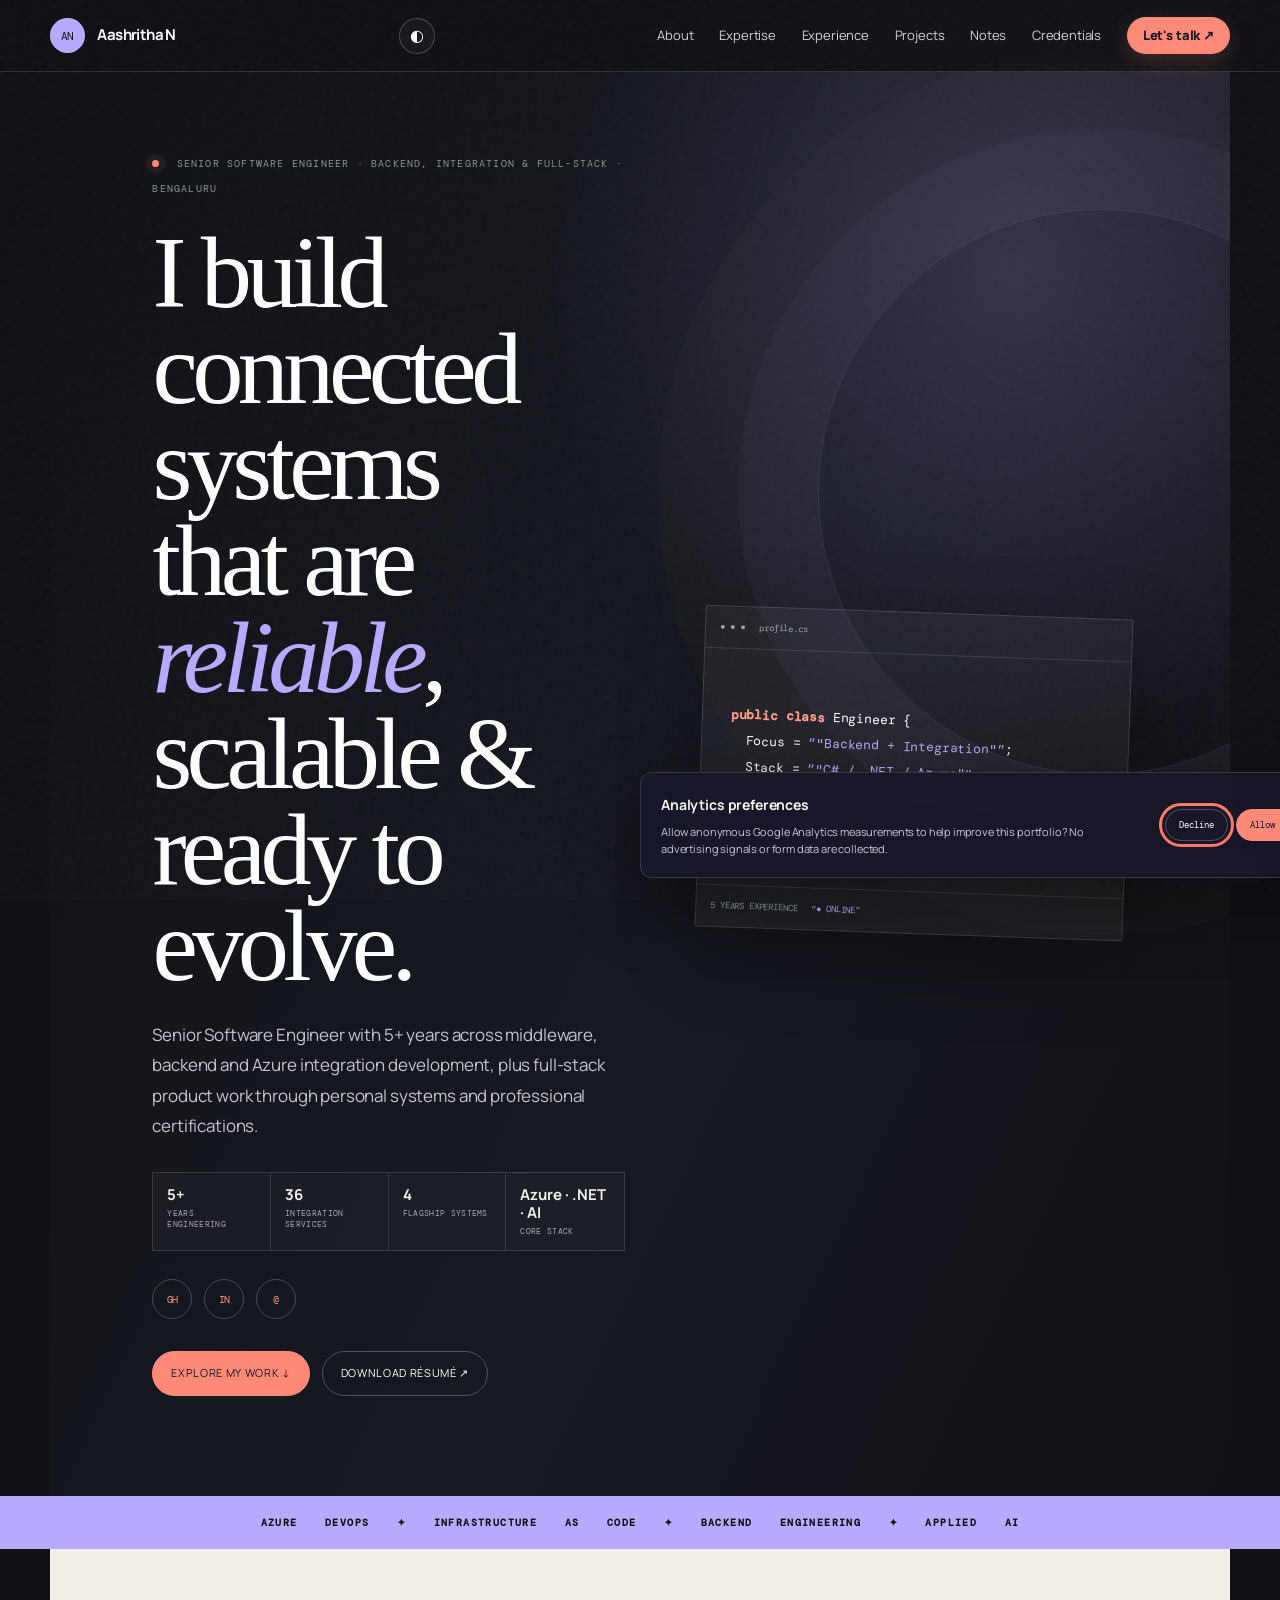
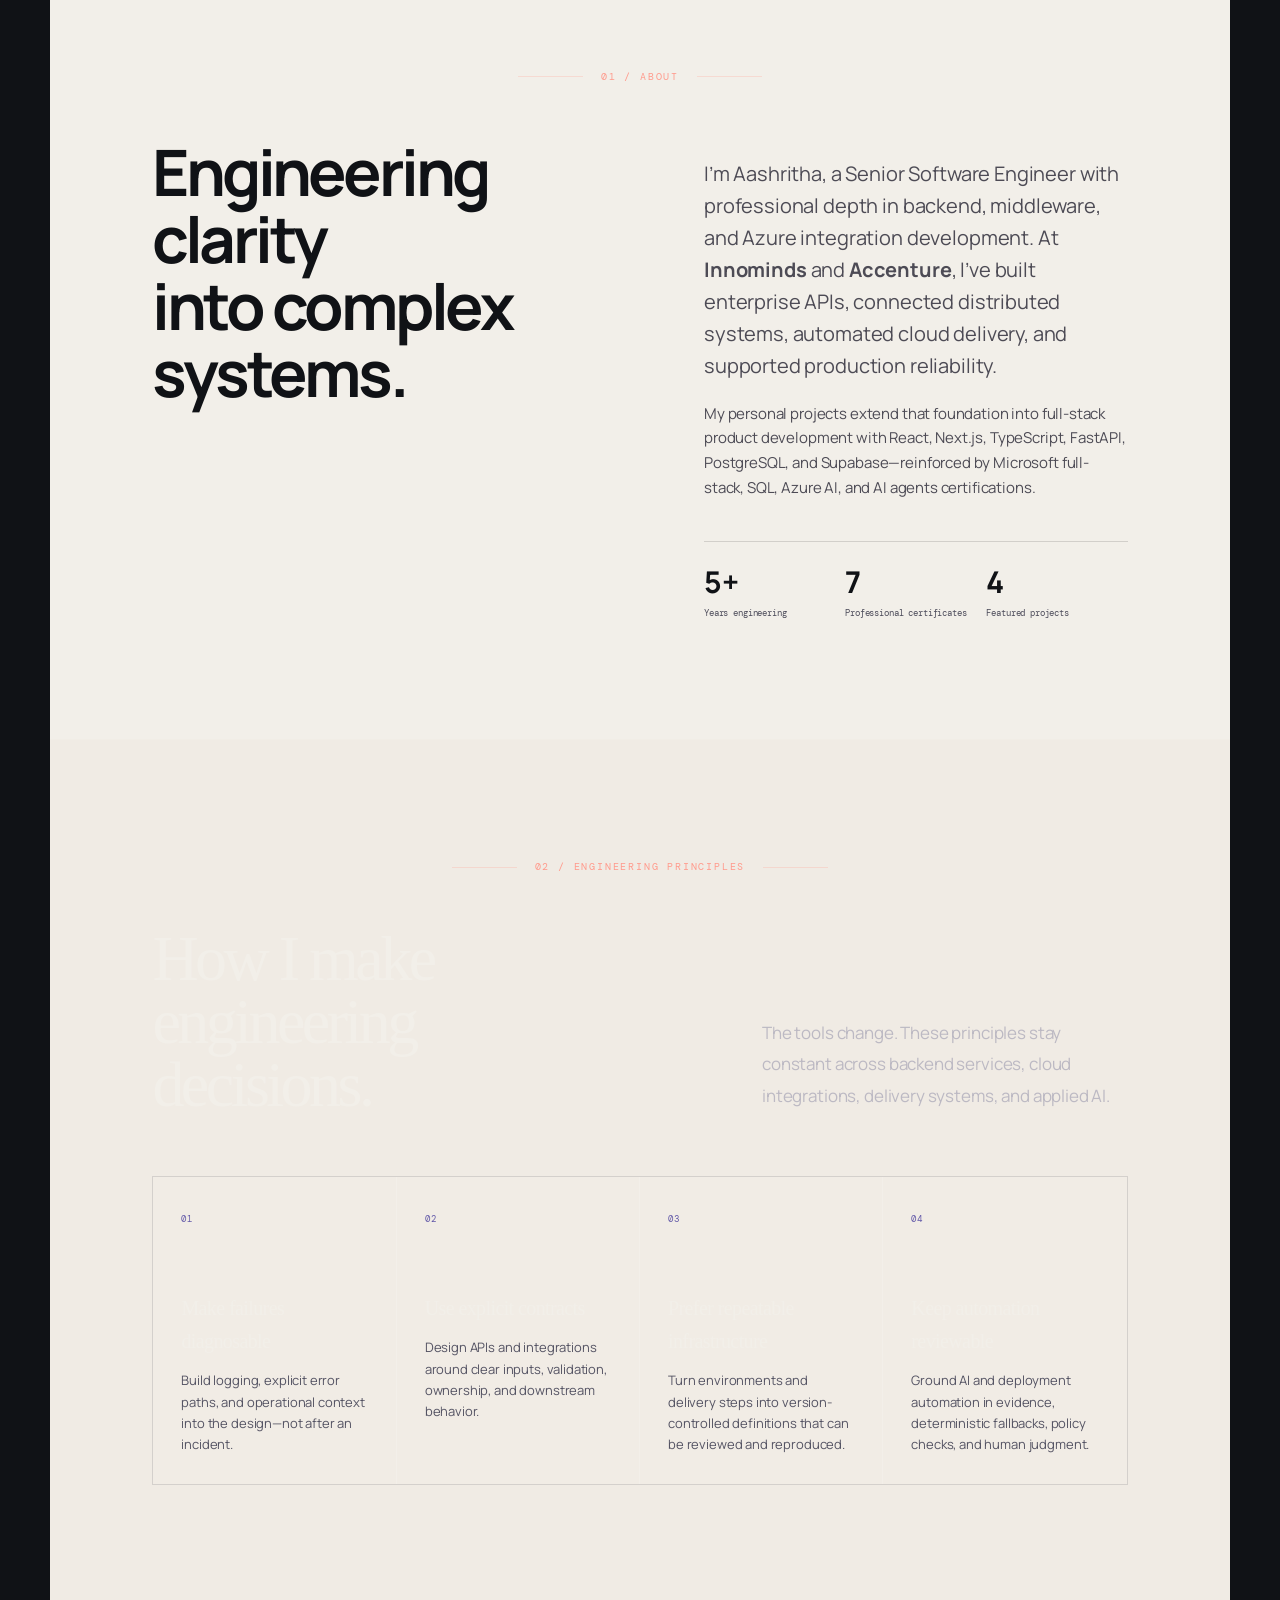
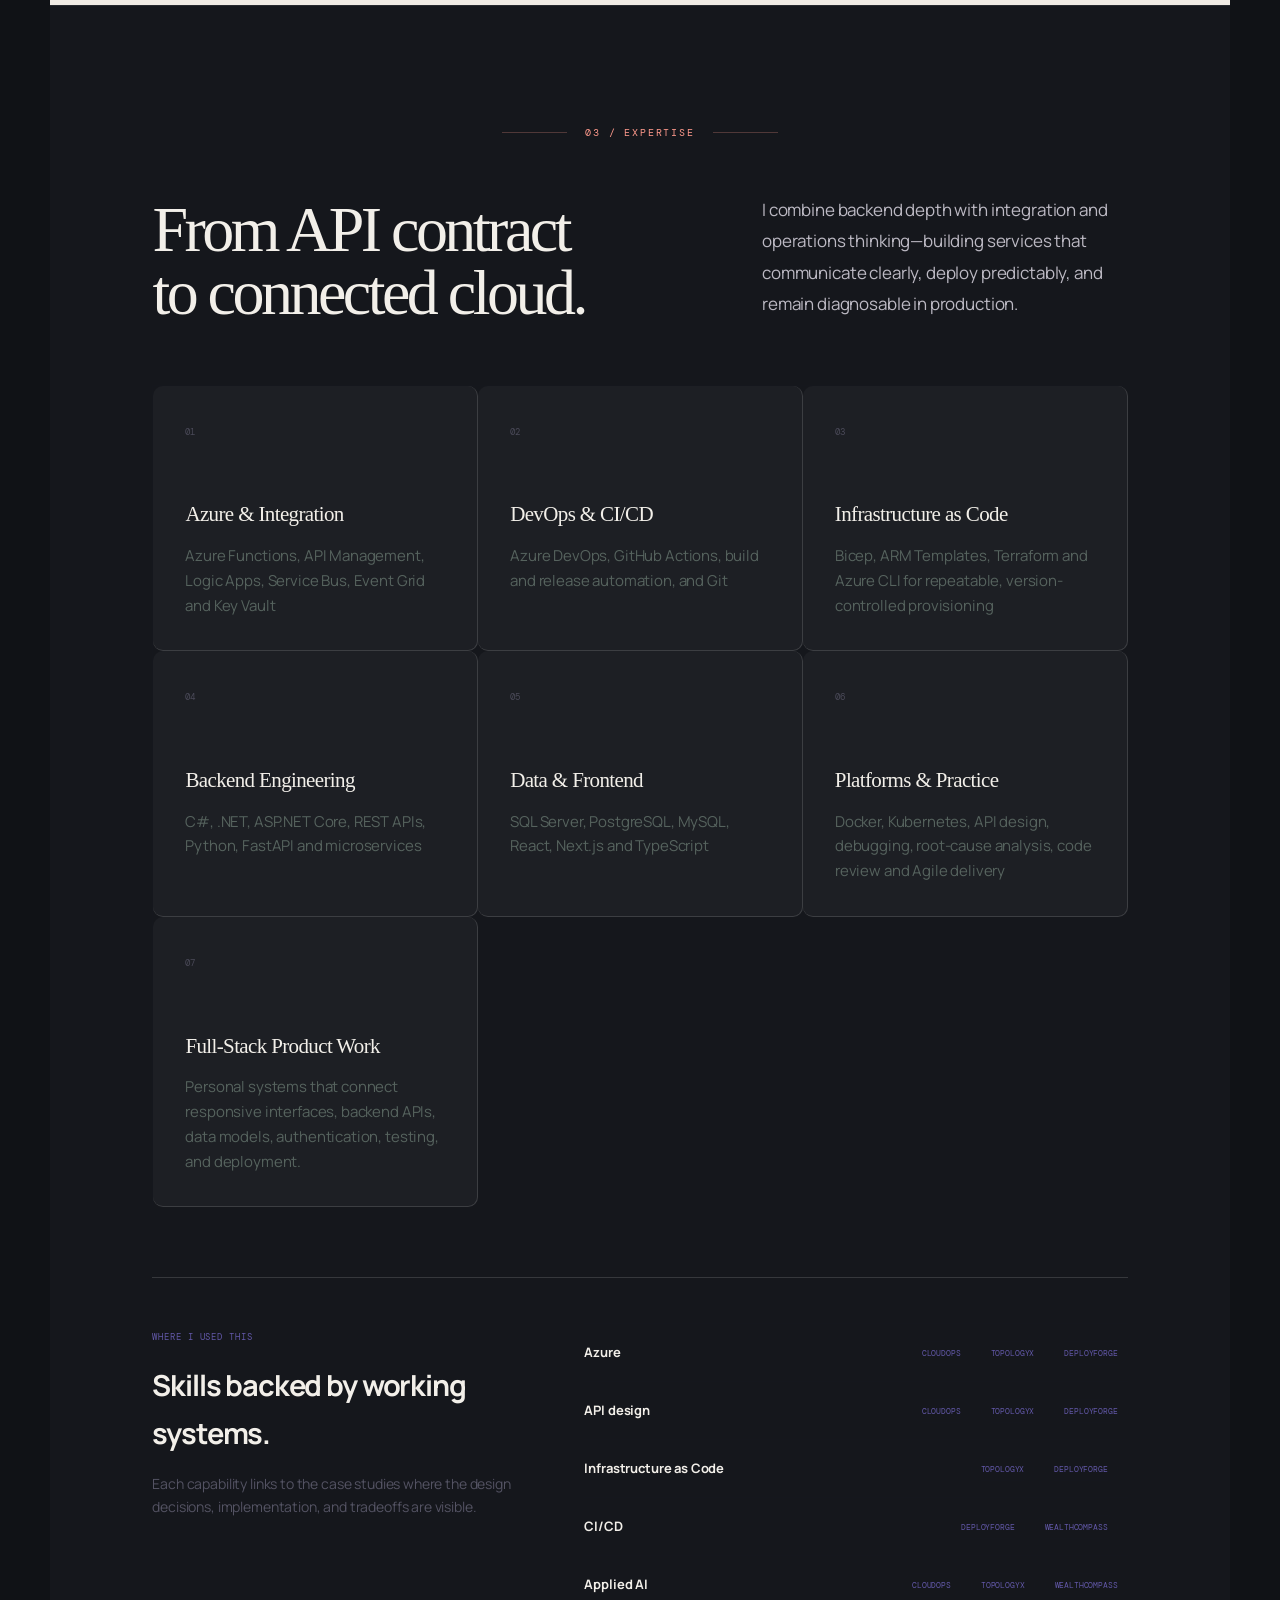
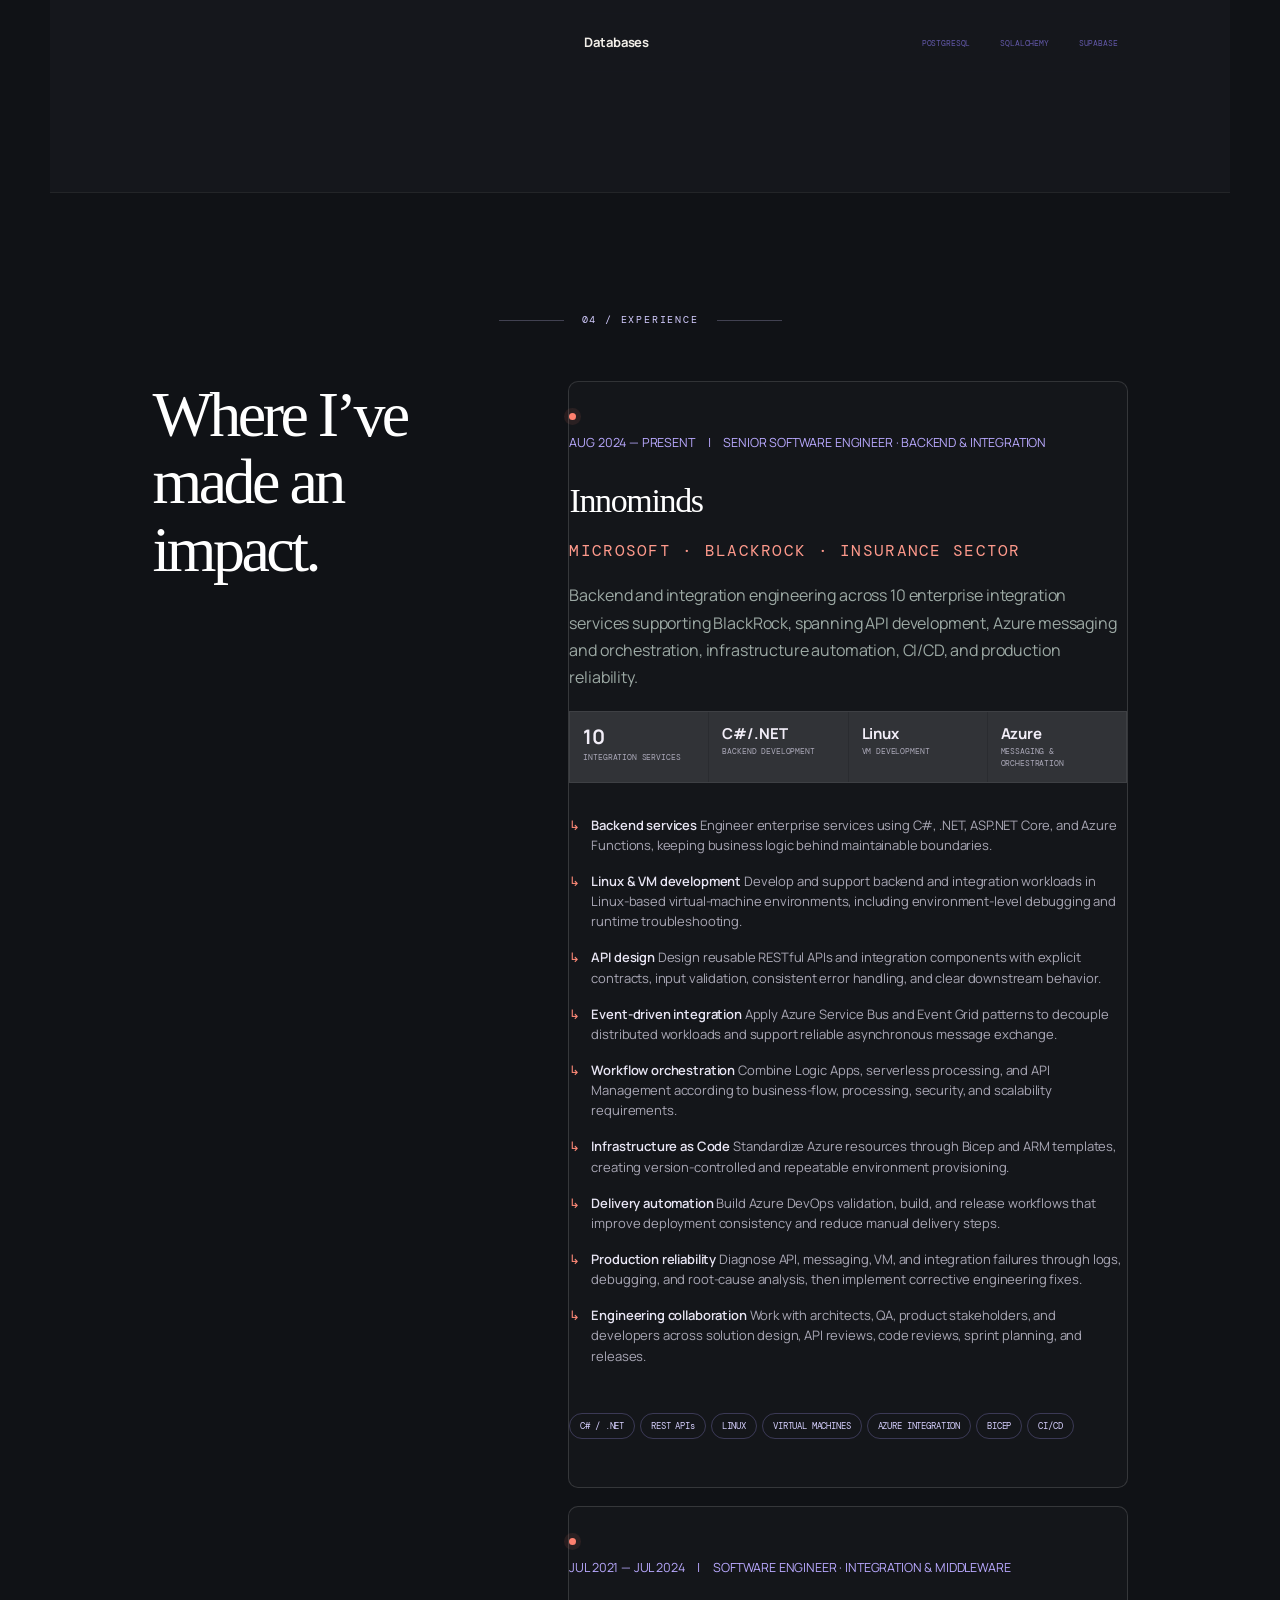
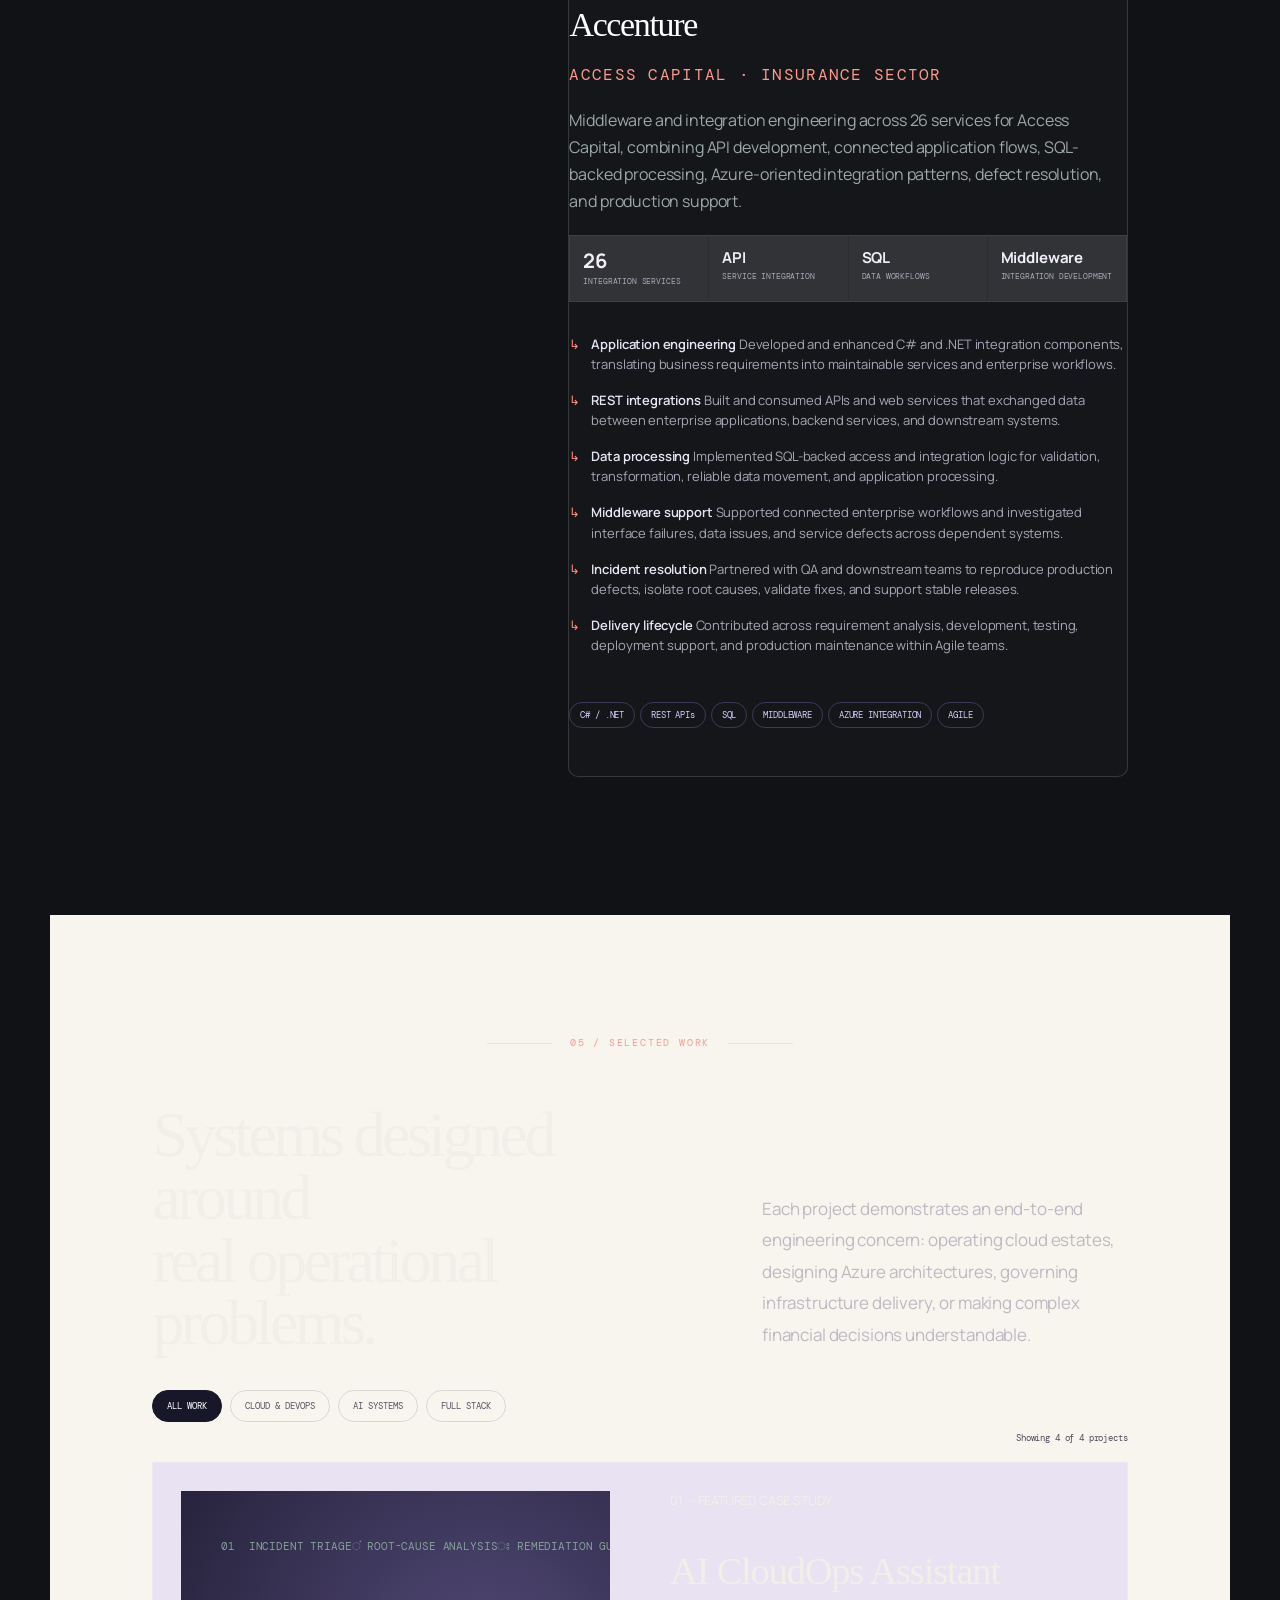
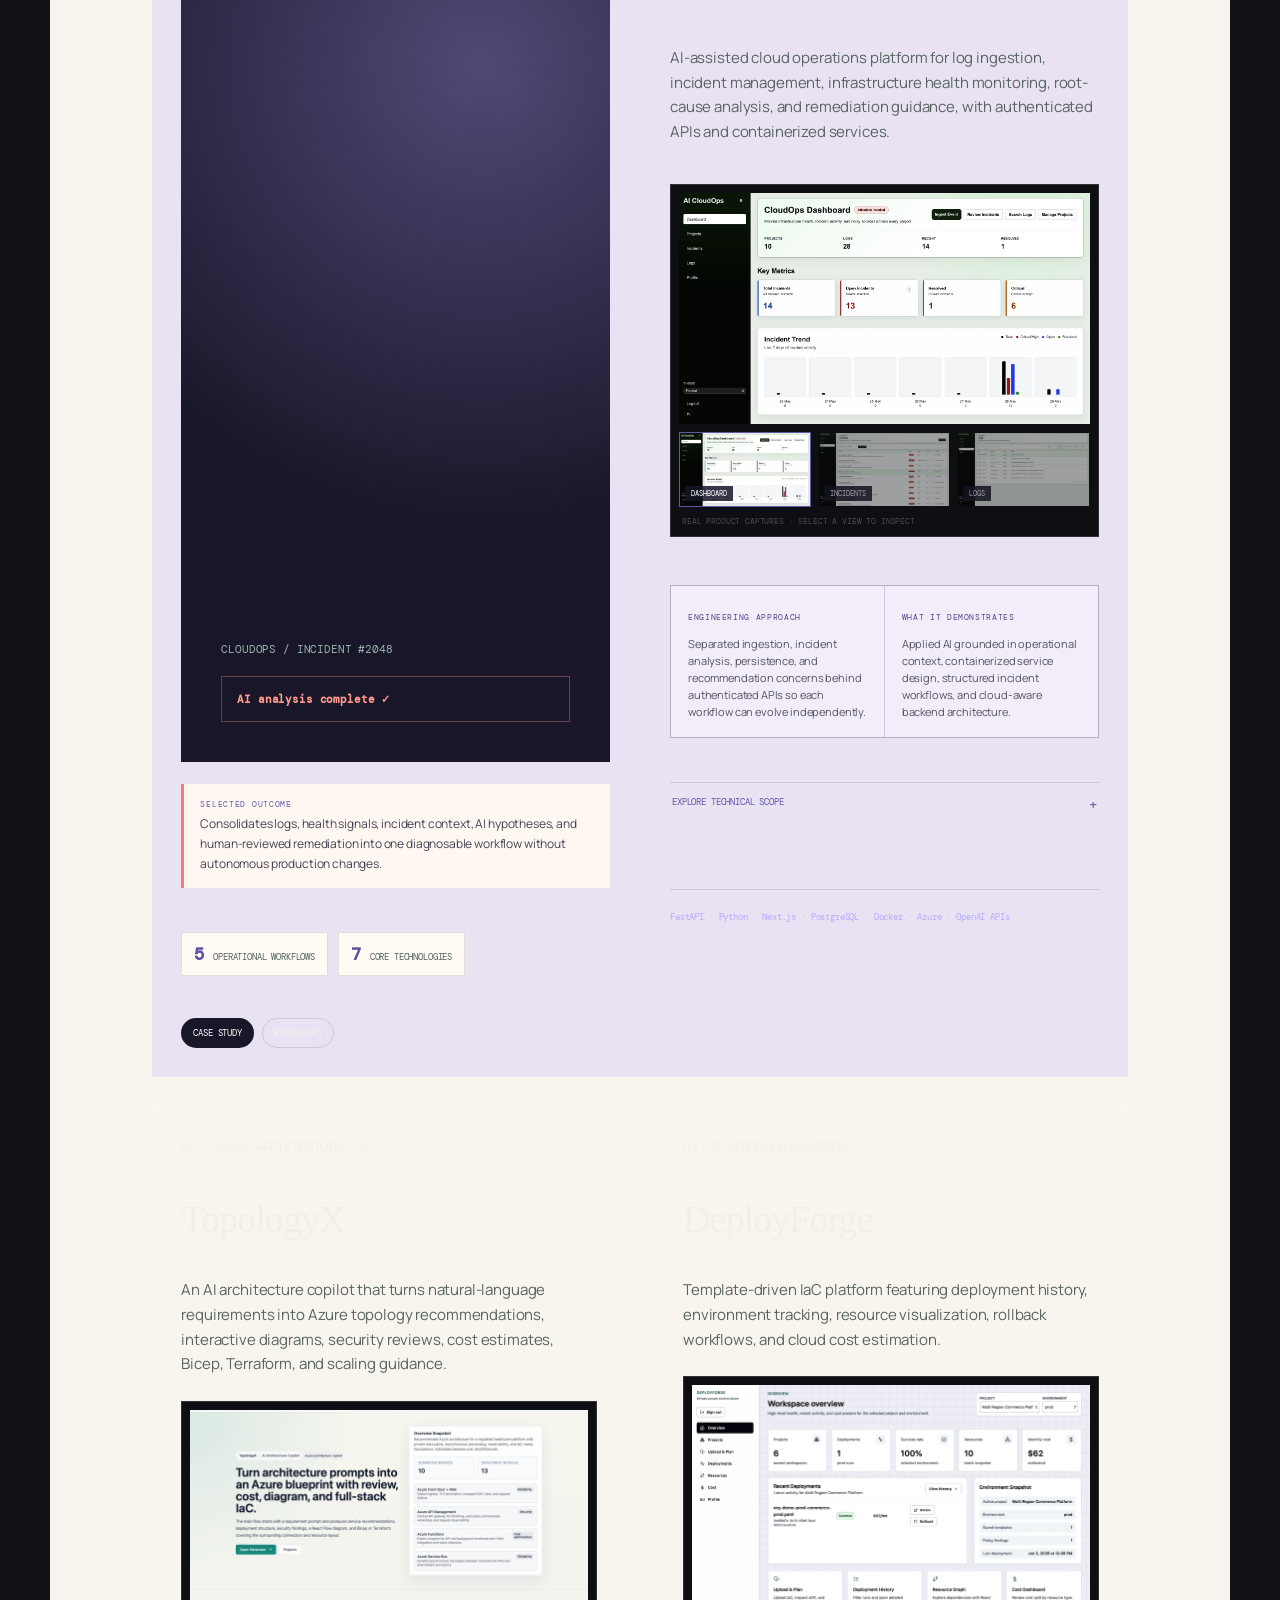
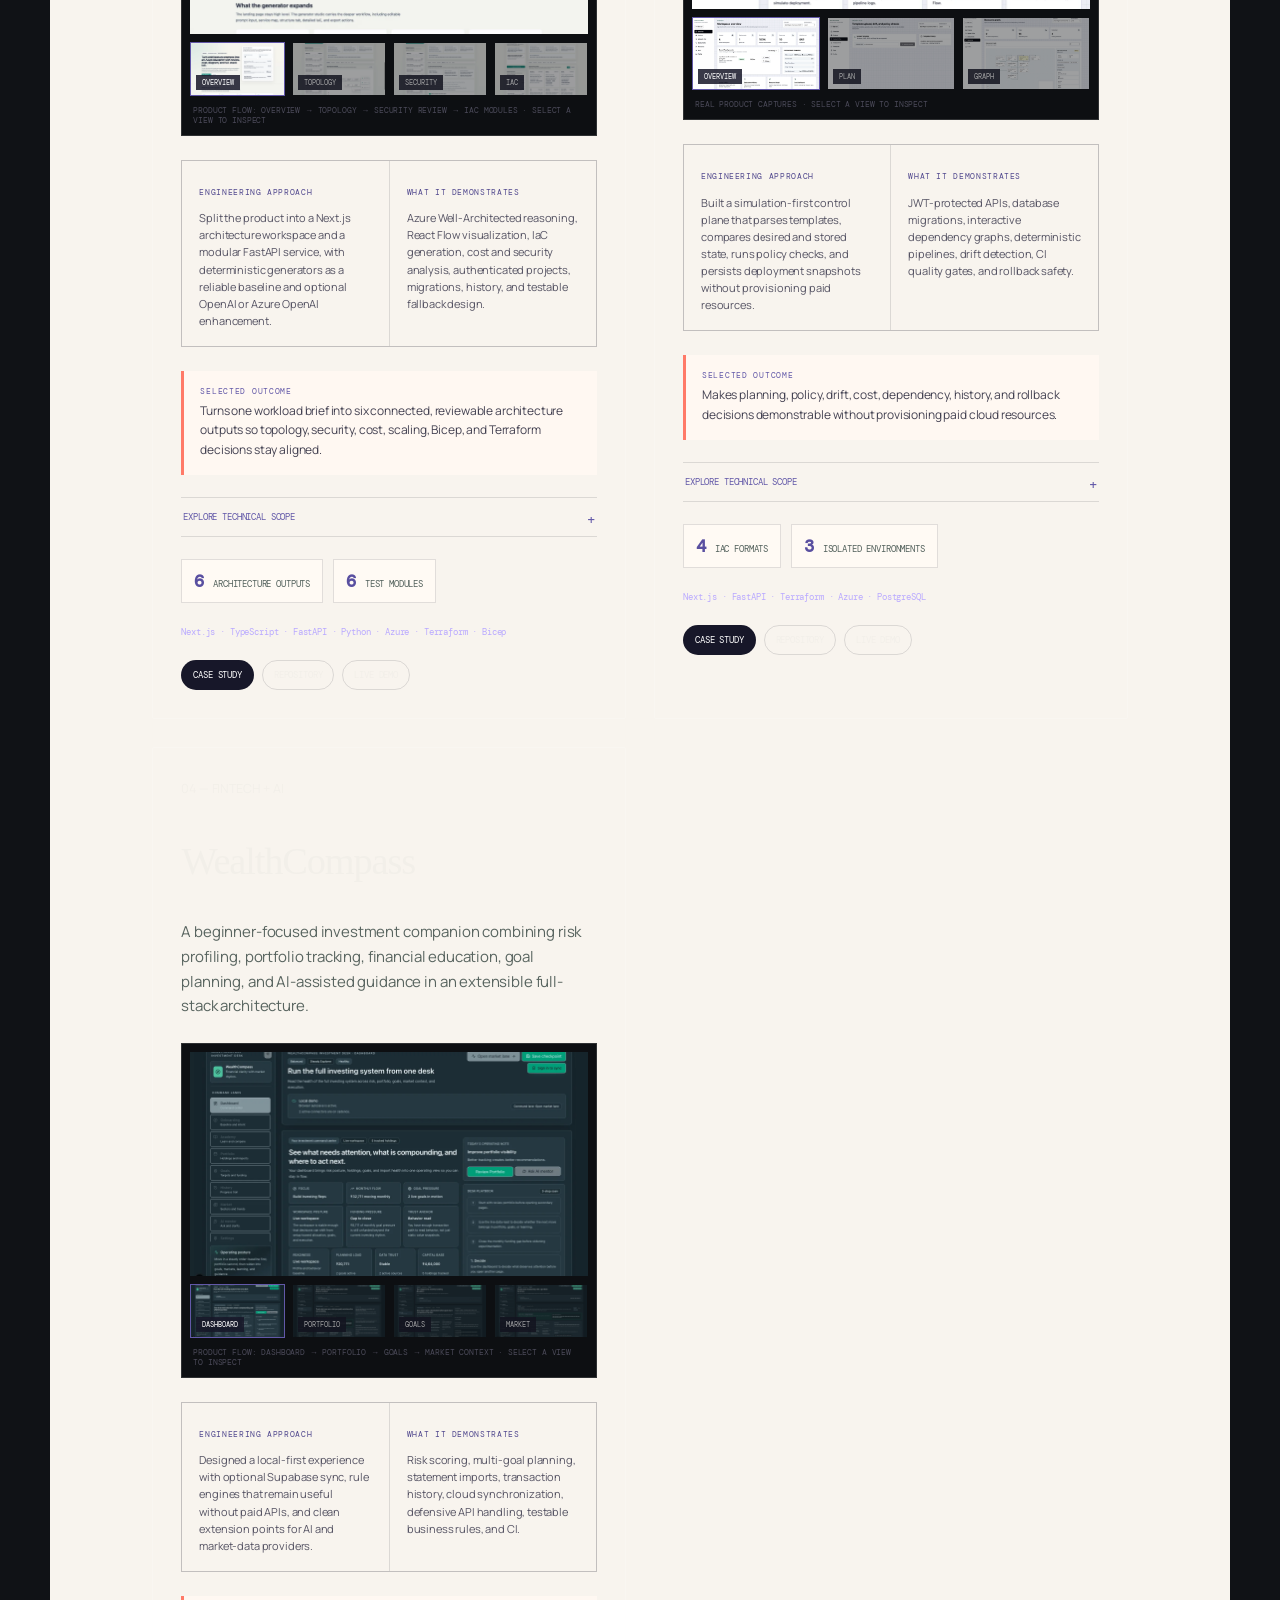
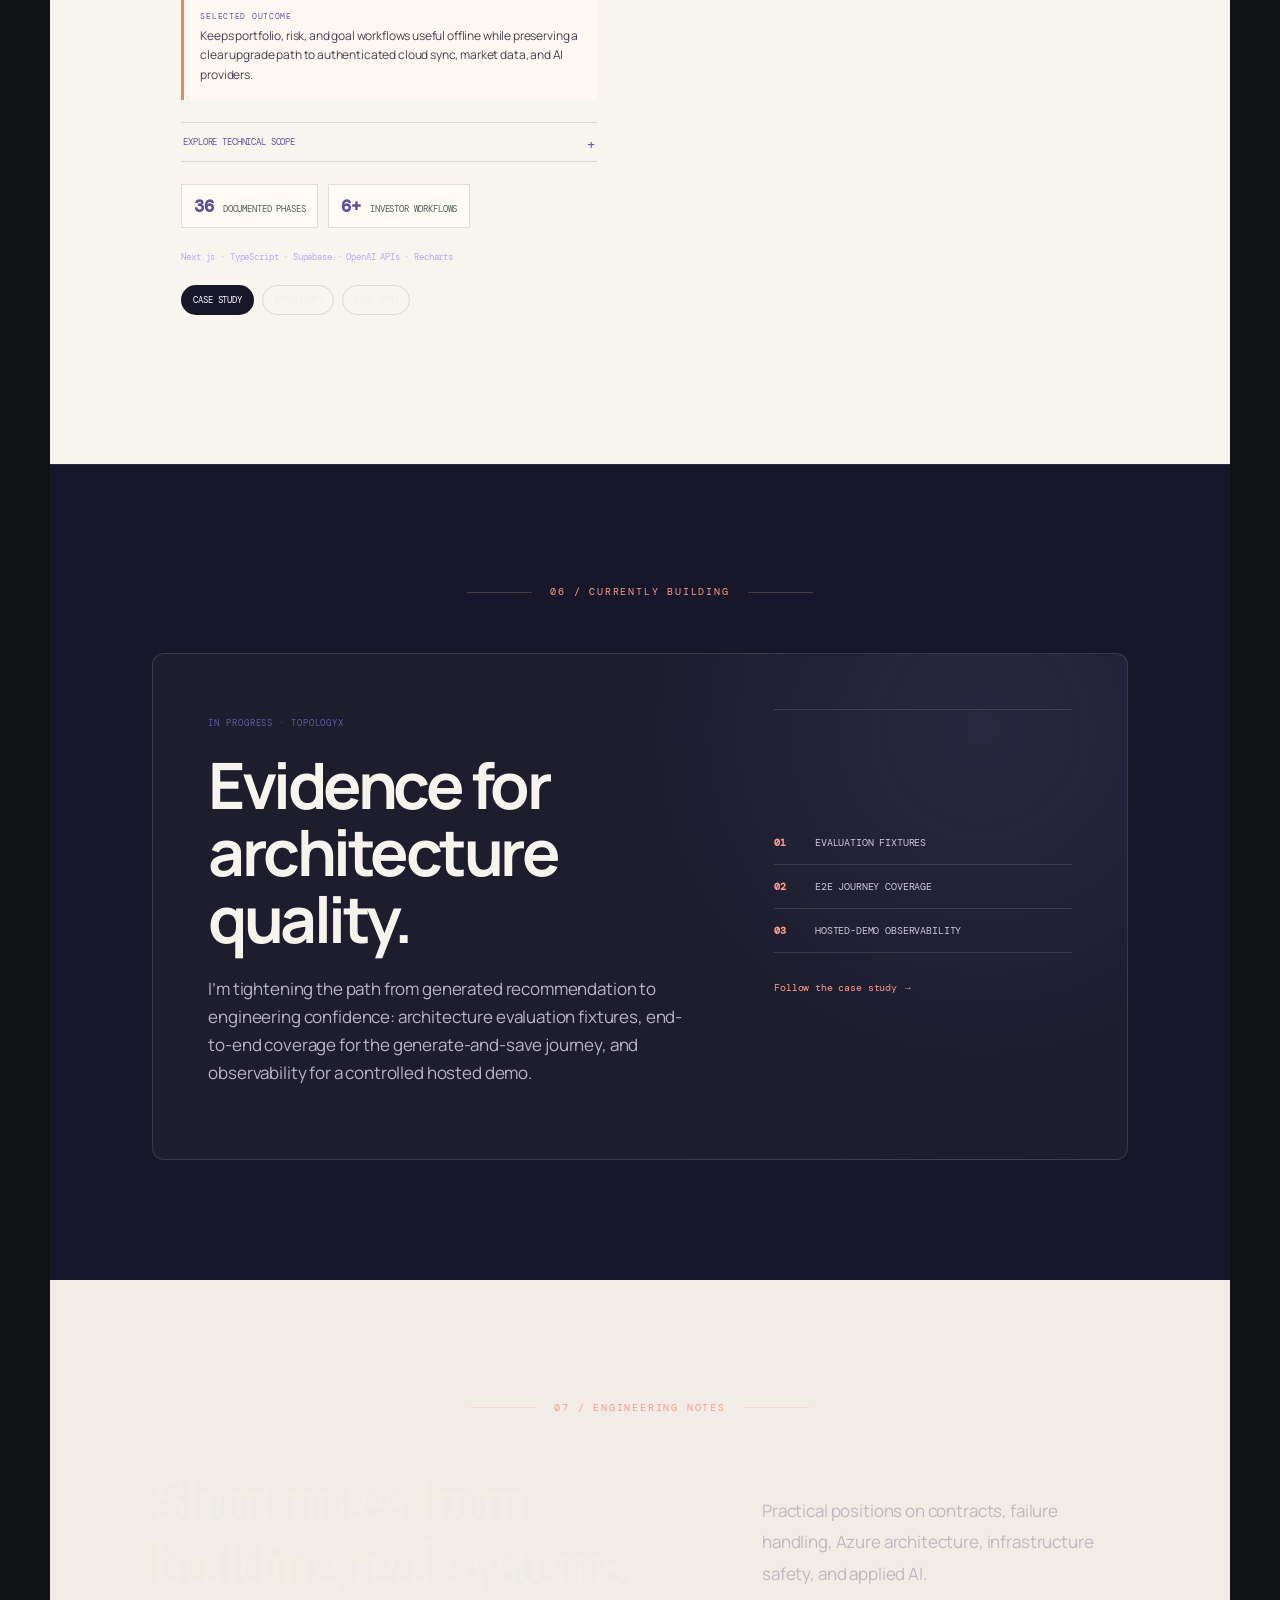
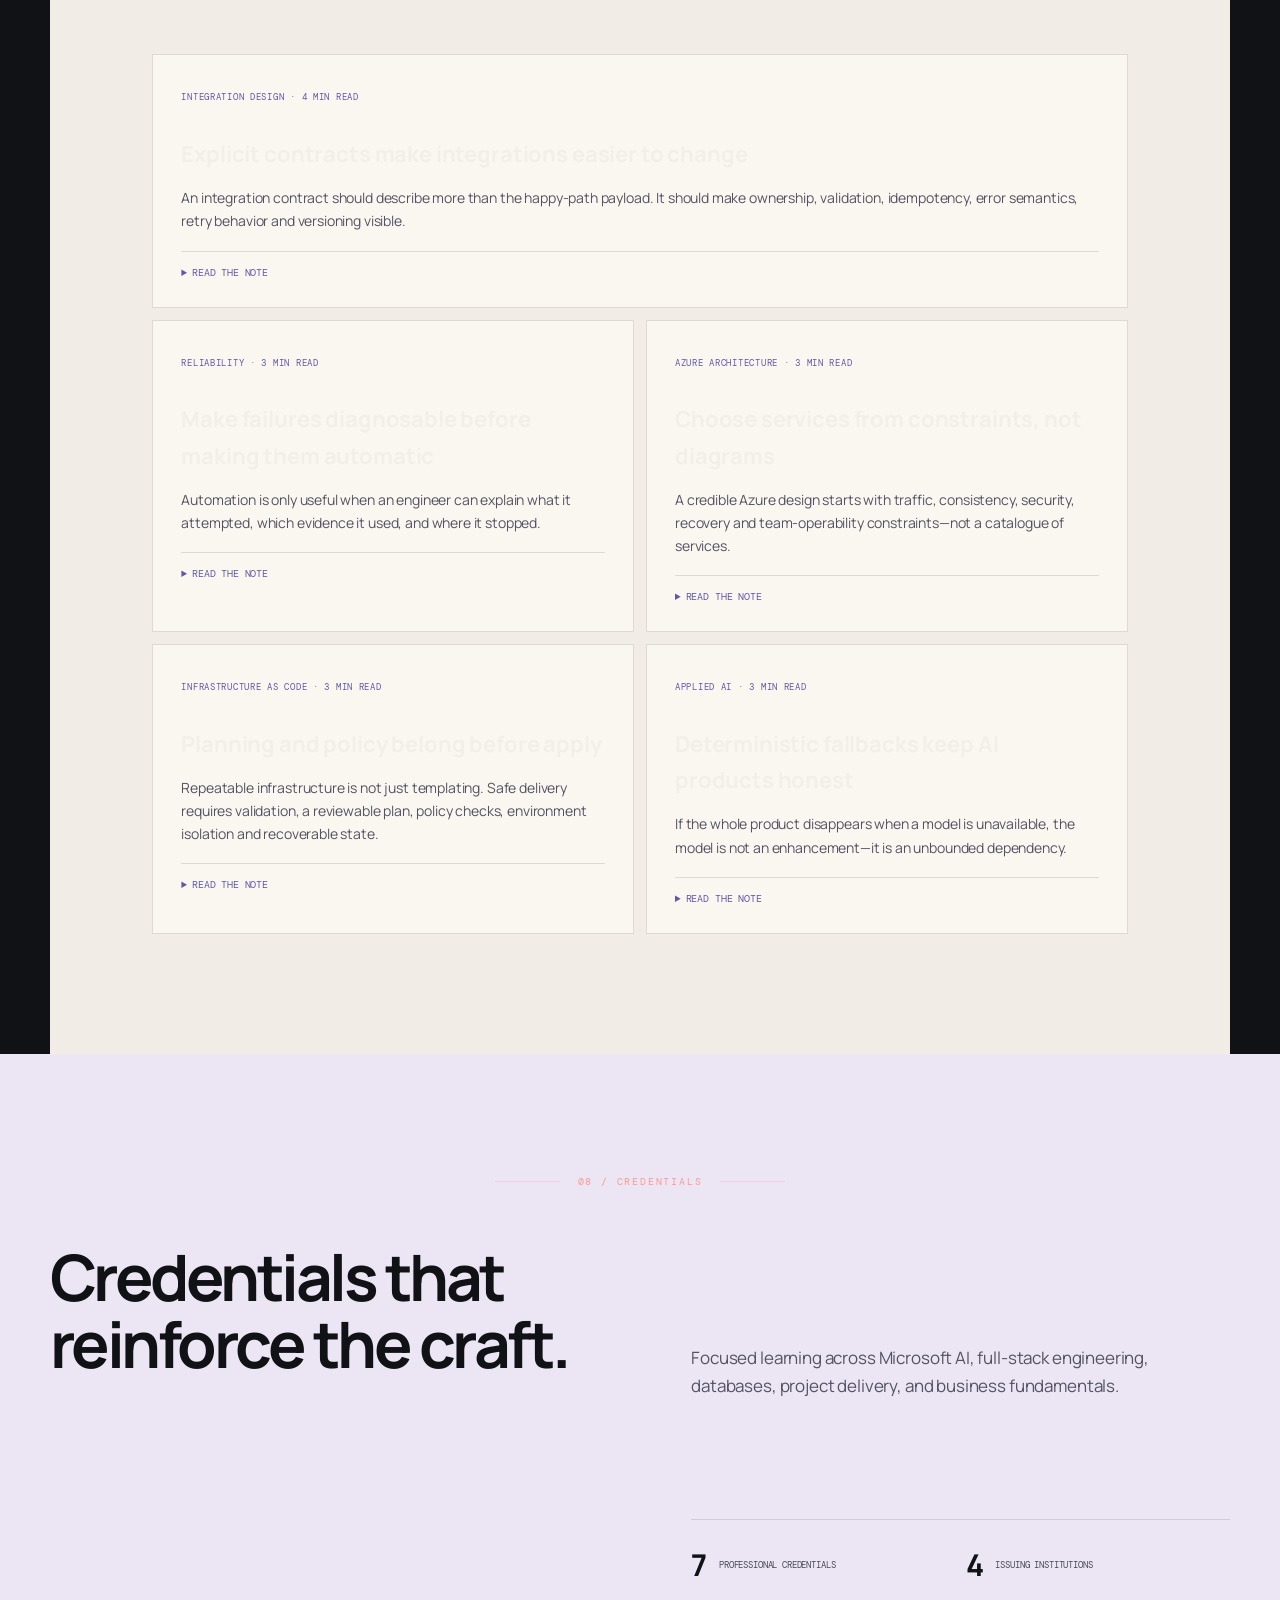
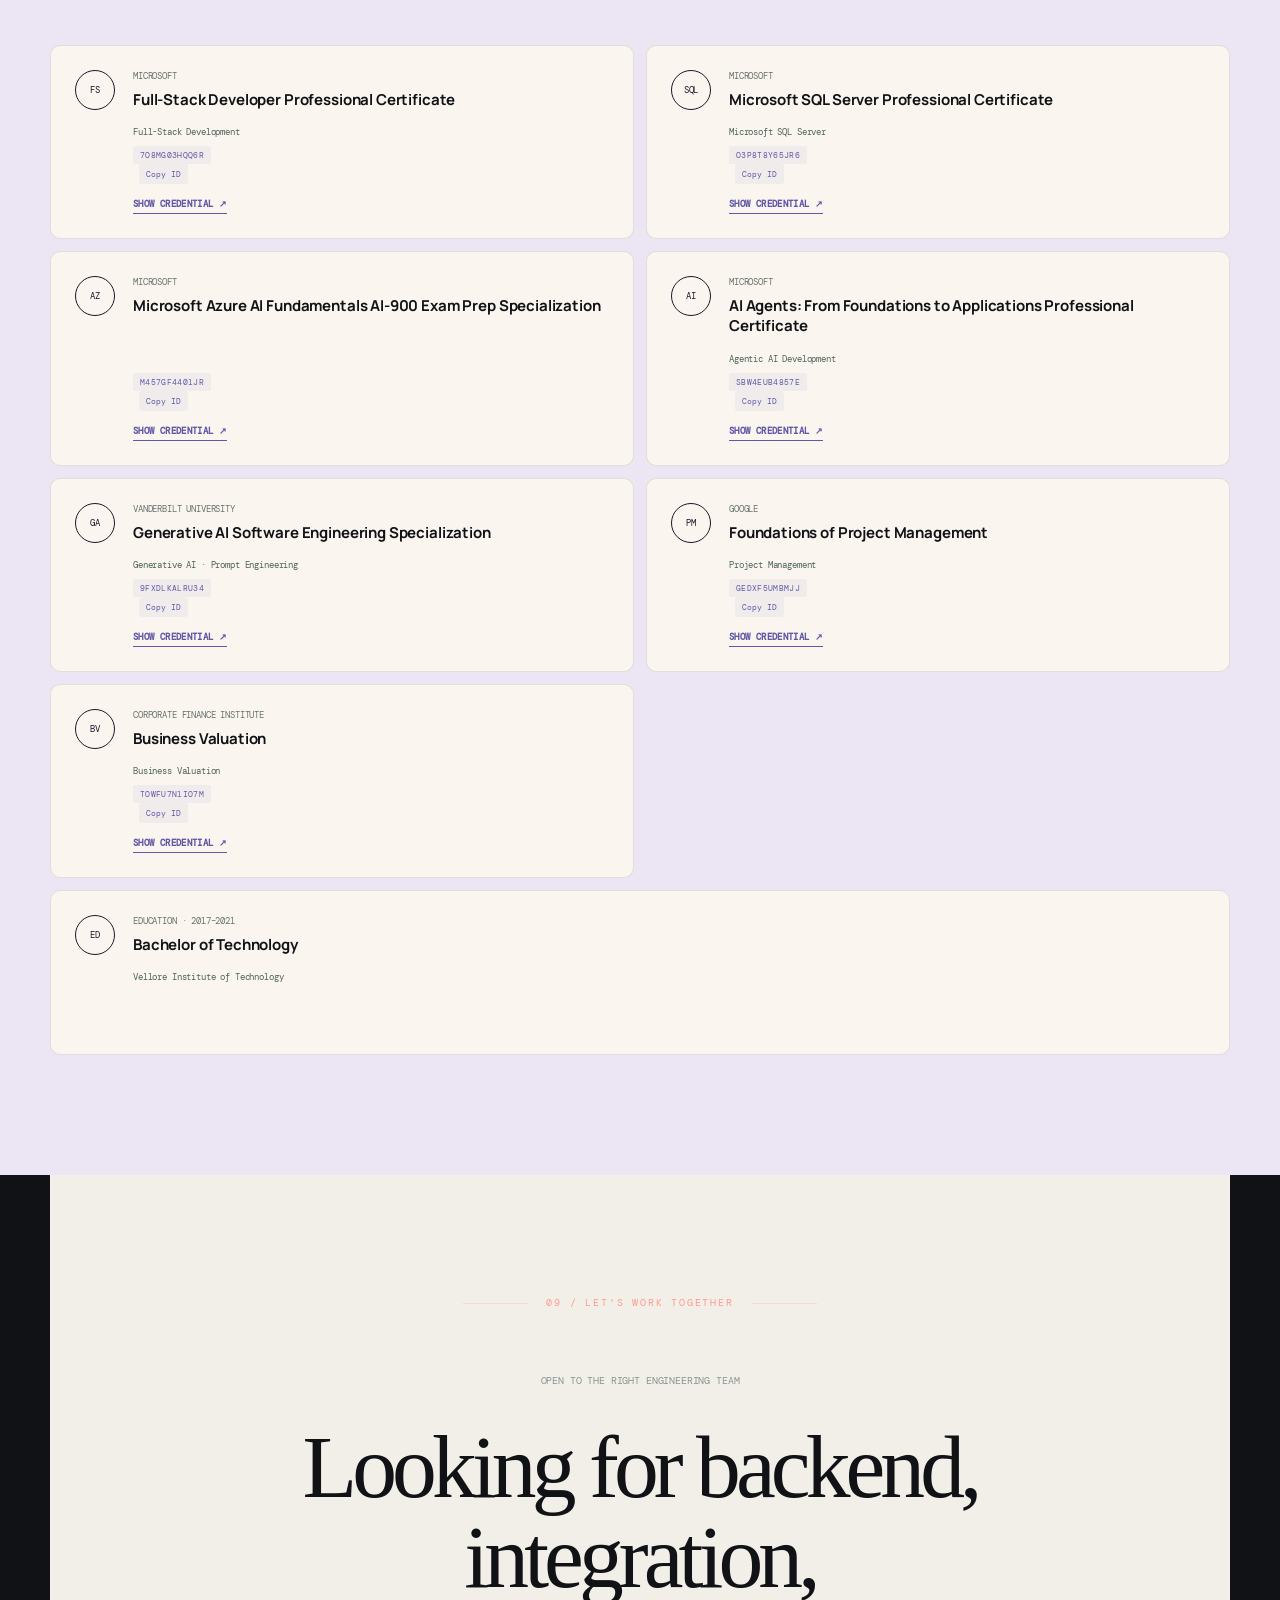
==== commit 5d247a8e: "Refine portfolio v2 visual system" ====
--- a/v2/index.html
+++ b/v2/index.html
@@ -62,7 +62,6 @@
 <link rel="stylesheet" href="style.css">
 <link rel="stylesheet" href="polish.css">
 <link rel="stylesheet" href="certifications.css">
-<link rel="stylesheet" href="portfolio-v2.css">
 <link rel="stylesheet" href="redesign.css">
 <link rel="stylesheet" href="palette.css">
 <link rel="stylesheet" href="structure.css">
@@ -73,6 +72,7 @@
 <link rel="stylesheet" href="audit-fixes.css">
 <link rel="stylesheet" href="portfolio-enhancements.css">
 <link rel="stylesheet" href="case-enhancements.css">
+<link rel="stylesheet" href="portfolio-v2.css">
 <link rel="stylesheet" href="analytics.css">
 </head>
 <body><a class="skip-link" href="#main-content">Skip to main content</a>
--- a/v2/portfolio-v2.css
+++ b/v2/portfolio-v2.css
@@ -9,6 +9,7 @@
 }
 html{background:var(--v2-ink);scroll-behavior:smooth}
 body{background:var(--v2-ink);color:var(--v2-paper);font-family:Manrope,Arial,sans-serif;letter-spacing:-.01em}
+main{overflow:hidden}section:not(.hero){padding-top:120px;padding-bottom:120px}
 header{background:rgba(16,18,22,.88);border-bottom:1px solid var(--v2-line);backdrop-filter:blur(18px)}
 .logo{letter-spacing:-.04em}.logo b{background:var(--v2-lilac);color:var(--v2-ink)}
 .hero{min-height:760px;padding-top:150px;background:radial-gradient(circle at 82% 18%,rgba(185,169,255,.18),transparent 30%),linear-gradient(115deg,#101216 0%,#171921 58%,#111217 100%)}
@@ -20,6 +21,7 @@
 .impact-snapshot span{color:var(--v2-muted)}.impact-snapshot strong{color:var(--v2-paper)}
 .terminal{border:1px solid var(--v2-line);background:rgba(255,255,255,.04);box-shadow:0 24px 80px rgba(0,0,0,.28)}
 .ticker{background:var(--v2-lilac);color:var(--v2-ink);font-weight:800;letter-spacing:.14em}
+header nav a{color:#d4d1da}header nav a:hover{color:var(--v2-lilac)}
 section:not(.hero){border-top:1px solid rgba(255,255,255,.08)}
 section:not(.hero)>label{color:var(--v2-coral)!important;letter-spacing:.18em}
 .section-intro h2{font-size:clamp(42px,5vw,72px);line-height:.98}
@@ -27,12 +29,16 @@
 #about{background:var(--v2-paper);color:var(--v2-ink)}
 #about .lead,#about p{color:#4d4b55}
 .skills-section,.projects-section{background:#15171c}
+.skills-section .section-intro,.projects .project-depth,.projects .outcomes{position:relative}
+.projects{gap:28px}.projects>article{border-radius:2px;padding:28px}
+.projects>article h3{font-size:clamp(28px,3vw,46px)}
 .skill-grid article,.projects>article,.principles-grid article{border-color:var(--v2-line);background:rgba(255,255,255,.035);transition:transform .25s ease,border-color .25s ease,background .25s ease}
 .skill-grid article:hover,.projects>article:hover,.principles-grid article:hover{transform:translateY(-5px);border-color:rgba(185,169,255,.65);background:rgba(185,169,255,.08)}
 .skill-grid h3,.projects h3,.principles-grid h3{font-family:Georgia,'Times New Roman',serif;font-weight:400;letter-spacing:-.03em}
 .skill-grid article>small,.projects article>b{color:var(--v2-lilac)}
 .skill-map{border-color:var(--v2-line)}
 .dark{background:#101216}
+.dark .cols{align-items:start}.timeline{gap:0}.timeline article{padding:48px 0}
 .timeline article{border-color:var(--v2-line)}
 .timeline article>small{color:var(--v2-lilac)}
 .timeline article h3{font-family:Georgia,'Times New Roman',serif;font-size:34px;font-weight:400}
